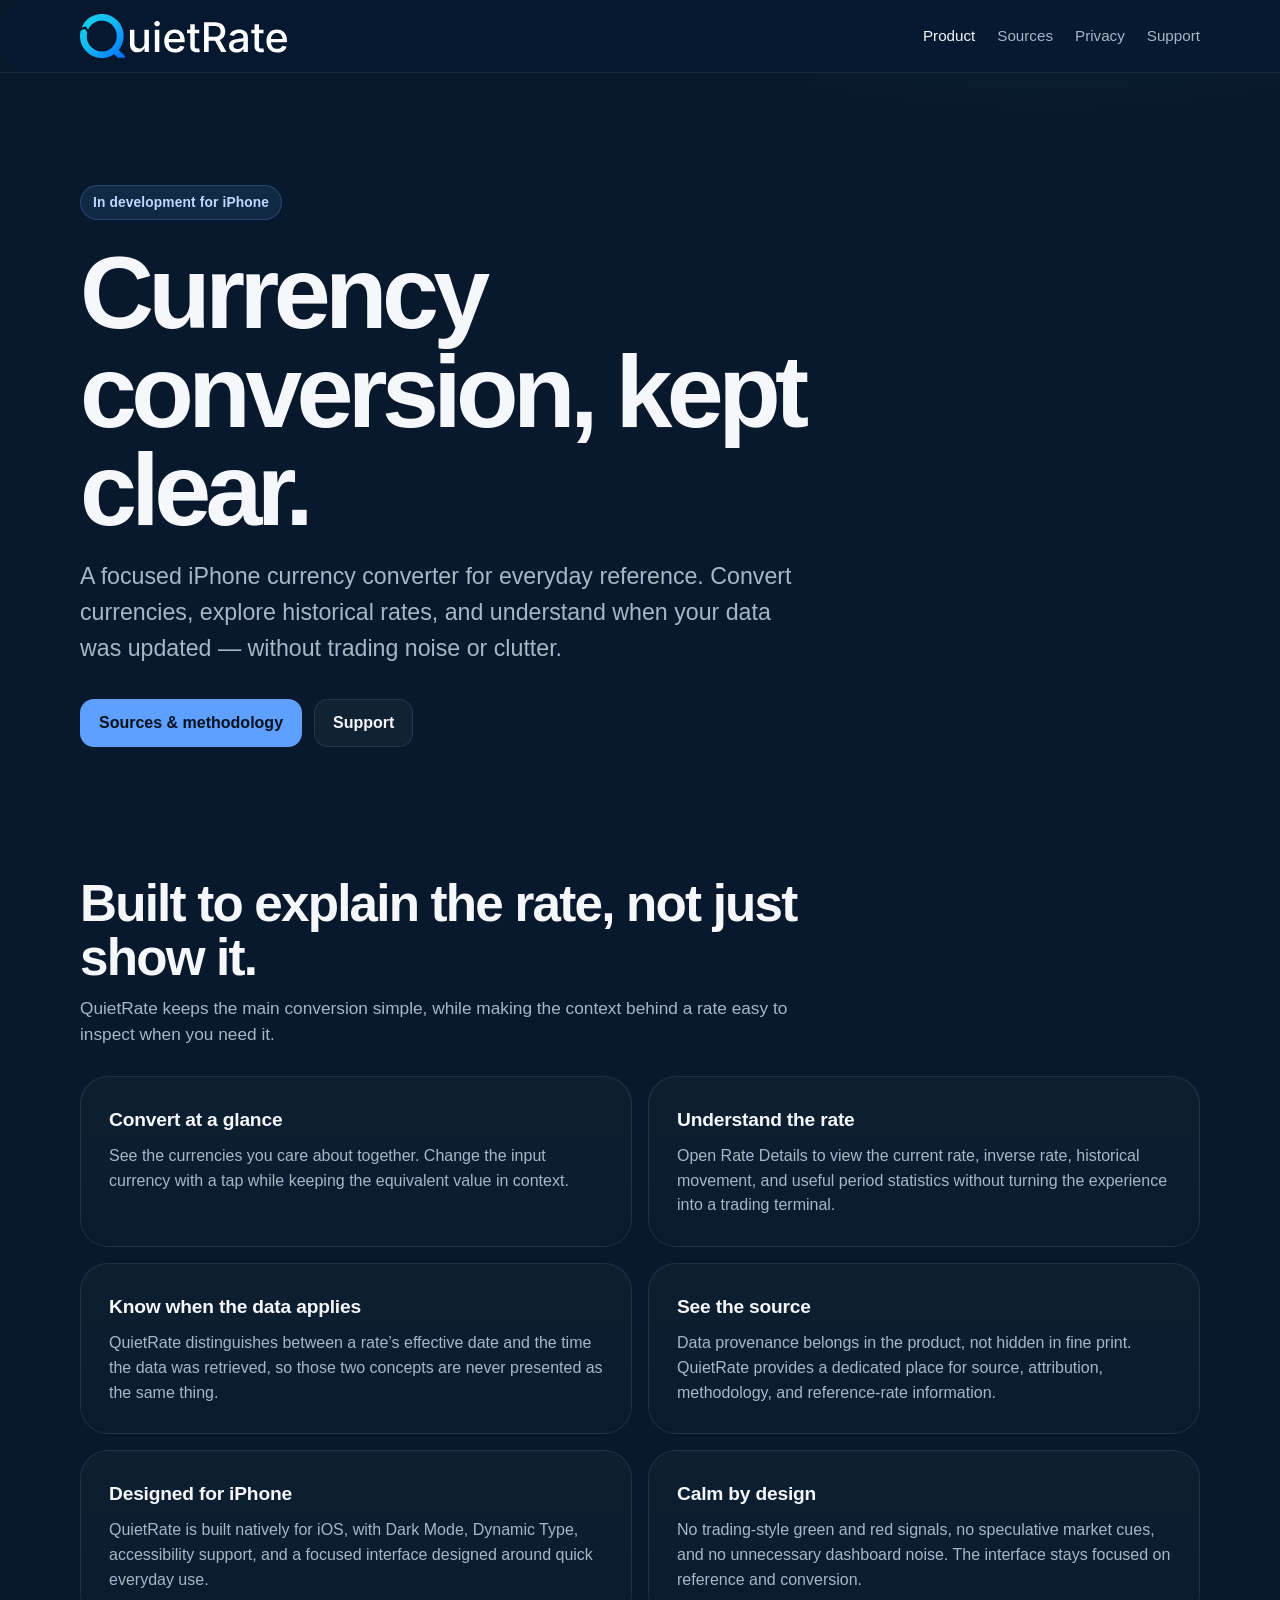
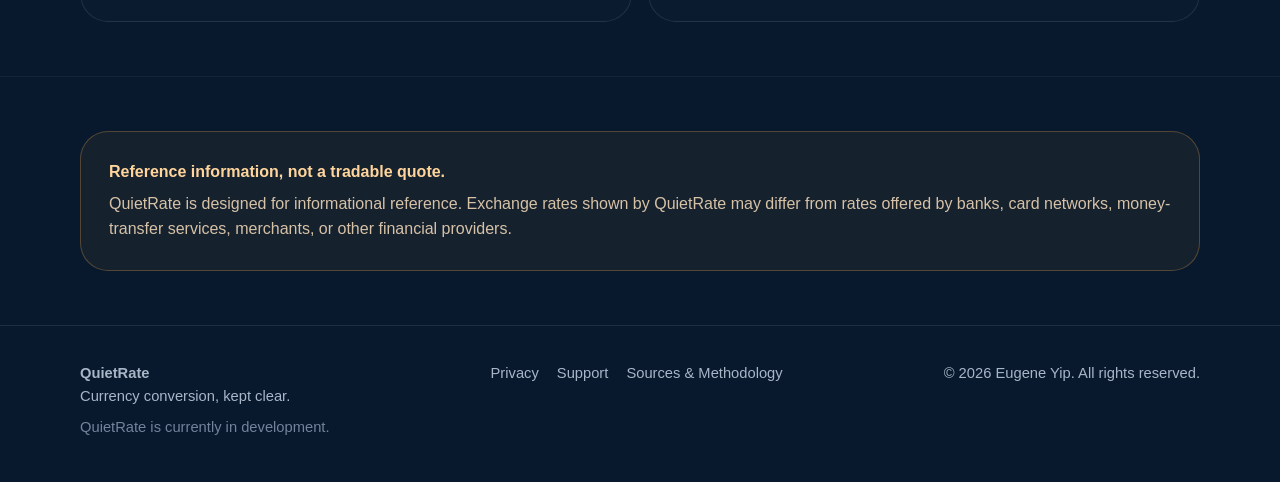
==== index.html @ 0bb57ae3 "Integrate official QuietRate brand lockup and favicon" ====
<!doctype html>
<html lang="en">
<head>
  <meta charset="utf-8">
  <meta name="viewport" content="width=device-width, initial-scale=1">
  <title>QuietRate — Currency conversion, kept clear.</title>
  <meta name="description" content="A focused iPhone currency converter for everyday reference, with clear rate context and source transparency.">
  <meta name="theme-color" content="#08192D">
  <meta name="color-scheme" content="dark">
  <link rel="canonical" href="https://quietrate.app/">
  <meta property="og:type" content="website">
  <meta property="og:title" content="QuietRate — Currency conversion, kept clear.">
  <meta property="og:description" content="A focused iPhone currency converter for everyday reference, with clear rate context and source transparency.">
  <meta property="og:url" content="https://quietrate.app/">
  <link rel="icon" href="/favicon.svg" type="image/svg+xml">
  <link rel="stylesheet" href="/assets/styles.css">
</head>
<body>

<a class="skip-link" href="#main">Skip to content</a>
<header class="site-header">
  <div class="wrap nav">
    <a class="brand" href="/"><img src="/assets/brand/QuietRate-Lockup-Integrated-Dark.svg" alt="QuietRate" width="207" height="44"></a>
    <nav aria-label="Primary">
      <ul class="nav-links">
        <li><a href="/" aria-current="page">Product</a></li>
        <li><a href="/sources/">Sources</a></li>
        <li><a href="/privacy/">Privacy</a></li>
        <li><a href="/support/">Support</a></li>
      </ul>
    </nav>
  </div>
</header>

<main id="main">

<section class="hero">
  <div class="wrap">
    <span class="eyebrow">In development for iPhone</span>
    <h1>Currency conversion, kept clear.</h1>
    <p class="lede">A focused iPhone currency converter for everyday reference. Convert currencies, explore historical rates, and understand when your data was updated — without trading noise or clutter.</p>
    <div class="actions">
      <a class="button primary" href="/sources/">Sources &amp; methodology</a>
      <a class="button secondary" href="/support/">Support</a>
    </div>
  </div>
</section>

<section class="section">
  <div class="wrap">
    <div class="section-title">
      <h2>Built to explain the rate, not just show it.</h2>
      <p>QuietRate keeps the main conversion simple, while making the context behind a rate easy to inspect when you need it.</p>
    </div>
    <div class="grid">
      <article class="card">
        <h3>Convert at a glance</h3>
        <p>See the currencies you care about together. Change the input currency with a tap while keeping the equivalent value in context.</p>
      </article>
      <article class="card">
        <h3>Understand the rate</h3>
        <p>Open Rate Details to view the current rate, inverse rate, historical movement, and useful period statistics without turning the experience into a trading terminal.</p>
      </article>
      <article class="card">
        <h3>Know when the data applies</h3>
        <p>QuietRate distinguishes between a rate’s effective date and the time the data was retrieved, so those two concepts are never presented as the same thing.</p>
      </article>
      <article class="card">
        <h3>See the source</h3>
        <p>Data provenance belongs in the product, not hidden in fine print. QuietRate provides a dedicated place for source, attribution, methodology, and reference-rate information.</p>
      </article>
      <article class="card">
        <h3>Designed for iPhone</h3>
        <p>QuietRate is built natively for iOS, with Dark Mode, Dynamic Type, accessibility support, and a focused interface designed around quick everyday use.</p>
      </article>
      <article class="card">
        <h3>Calm by design</h3>
        <p>No trading-style green and red signals, no speculative market cues, and no unnecessary dashboard noise. The interface stays focused on reference and conversion.</p>
      </article>
    </div>
  </div>
</section>

<section class="section">
  <div class="wrap">
    <div class="notice">
      <strong>Reference information, not a tradable quote.</strong>
      <p>QuietRate is designed for informational reference. Exchange rates shown by QuietRate may differ from rates offered by banks, card networks, money-transfer services, merchants, or other financial providers.</p>
    </div>
  </div>
</section>

</main>

<footer class="site-footer">
  <div class="wrap footer-row">
    <div>
      <strong>QuietRate</strong><br>
      Currency conversion, kept clear.<br>
      <span class="meta-note">QuietRate is currently in development.</span>
    </div>
    <div class="footer-links" aria-label="Footer">
      <a href="/privacy/">Privacy</a>
      <a href="/support/">Support</a>
      <a href="/sources/">Sources &amp; Methodology</a>
    </div>
    <div>© 2026 Eugene Yip. All rights reserved.</div>
  </div>
</footer>

</body>
</html>
---- assets/styles.css ----
:root {
  color-scheme: dark;
  --bg: #08192D;
  --bg-elevated: #0D233C;
  --surface: #102B48;
  --surface-soft: #0B2138;
  --text: #F5F7FA;
  --muted: #A8B6C7;
  --subtle: #71849A;
  --accent: #5EA0FF;
  --accent-soft: rgba(94,160,255,.12);
  --border: rgba(255,255,255,.09);
  --warning: #F2A94A;
  --max: 1120px;
  --radius-lg: 28px;
  --radius-md: 18px;
  --shadow: 0 20px 60px rgba(0,0,0,.20);
}

* { box-sizing: border-box; }
html { scroll-behavior: smooth; background: var(--bg); }
body {
  margin: 0;
  font-family: -apple-system, BlinkMacSystemFont, "SF Pro Text", "SF Pro Display", "Helvetica Neue", Arial, sans-serif;
  background:
    radial-gradient(900px 460px at 82% -10%, rgba(94,160,255,.12), transparent 70%),
    var(--bg);
  color: var(--text);
  line-height: 1.55;
  -webkit-font-smoothing: antialiased;
  text-rendering: optimizeLegibility;
}
a { color: inherit; text-underline-offset: .18em; }
a:hover { color: #fff; }

.skip-link {
  position: absolute;
  left: -9999px;
  top: 10px;
  z-index: 100;
  background: #fff;
  color: #000;
  padding: 10px 14px;
  border-radius: 10px;
}
.skip-link:focus { left: 10px; }

.wrap { width: min(calc(100% - 40px), var(--max)); margin: 0 auto; }

.site-header {
  position: sticky;
  top: 0;
  z-index: 20;
  backdrop-filter: saturate(150%) blur(16px);
  -webkit-backdrop-filter: saturate(150%) blur(16px);
  background: rgba(8,25,45,.78);
  border-bottom: 1px solid var(--border);
}
.nav {
  min-height: 72px;
  display: flex;
  align-items: center;
  justify-content: space-between;
  gap: 24px;
}
.brand {
  display: inline-flex;
  align-items: center;
  flex: 0 0 auto;
  text-decoration: none;
}
.brand img {
  display: block;
  width: clamp(168px, 18vw, 207px);
  height: auto;
}
.nav-links {
  display: flex;
  flex-wrap: wrap;
  gap: 8px 22px;
  list-style: none;
  padding: 0;
  margin: 0;
  color: var(--muted);
  font-size: .95rem;
}
.nav-links a { text-decoration: none; padding: 10px 0; }
.nav-links a[aria-current="page"] { color: var(--text); }

.hero { padding: 112px 0 76px; }
.eyebrow {
  display: inline-flex;
  align-items: center;
  min-height: 34px;
  padding: 6px 12px;
  border: 1px solid rgba(94,160,255,.25);
  background: var(--accent-soft);
  border-radius: 999px;
  color: #BED8FF;
  font-size: .86rem;
  font-weight: 650;
  letter-spacing: .01em;
}
.hero h1 {
  max-width: 850px;
  margin: 24px 0 20px;
  font-size: clamp(3.1rem, 8vw, 6.6rem);
  line-height: .96;
  letter-spacing: -.055em;
  font-weight: 760;
}
.hero .lede {
  max-width: 720px;
  color: var(--muted);
  font-size: clamp(1.16rem, 2.2vw, 1.45rem);
  margin: 0;
}
.actions {
  display: flex;
  flex-wrap: wrap;
  gap: 12px;
  margin-top: 32px;
}
.button {
  display: inline-flex;
  min-height: 48px;
  align-items: center;
  justify-content: center;
  padding: 0 18px;
  border-radius: 14px;
  border: 1px solid var(--border);
  text-decoration: none;
  font-weight: 660;
}
.button.primary { background: var(--accent); color: #04111F; border-color: transparent; }
.button.secondary { background: rgba(255,255,255,.04); color: var(--text); }

.section { padding: 54px 0; }
.section + .section { border-top: 1px solid rgba(255,255,255,.05); }
.section-title {
  max-width: 760px;
  margin-bottom: 28px;
}
.section-title h2 {
  margin: 0 0 10px;
  font-size: clamp(2rem, 4.5vw, 3.2rem);
  line-height: 1.05;
  letter-spacing: -.035em;
}
.section-title p { margin: 0; color: var(--muted); font-size: 1.08rem; }

.grid {
  display: grid;
  grid-template-columns: repeat(2, minmax(0, 1fr));
  gap: 16px;
}
.card {
  background: linear-gradient(180deg, rgba(255,255,255,.028), rgba(255,255,255,.012));
  border: 1px solid var(--border);
  border-radius: var(--radius-lg);
  padding: 28px;
}
.card h3 { margin: 0 0 9px; font-size: 1.2rem; letter-spacing: -.01em; }
.card p { margin: 0; color: var(--muted); }

.notice {
  display: grid;
  gap: 8px;
  padding: 28px;
  border-radius: var(--radius-lg);
  border: 1px solid rgba(242,169,74,.28);
  background: rgba(242,169,74,.06);
}
.notice strong { color: #FFD59C; }
.notice p { margin: 0; color: #D6C2A7; }

.page-hero {
  padding: 82px 0 38px;
}
.page-hero h1 {
  margin: 0 0 14px;
  font-size: clamp(2.55rem, 6vw, 4.4rem);
  line-height: 1;
  letter-spacing: -.045em;
}
.page-hero p {
  max-width: 720px;
  margin: 0;
  color: var(--muted);
  font-size: 1.15rem;
}

.prose {
  max-width: 820px;
  padding-bottom: 76px;
}
.prose h2 {
  margin: 42px 0 10px;
  font-size: 1.45rem;
  letter-spacing: -.02em;
}
.prose p, .prose li { color: #C9D3DE; }
.prose ul { padding-left: 1.25rem; }
.prose code {
  background: rgba(255,255,255,.06);
  border: 1px solid var(--border);
  padding: .08em .38em;
  border-radius: 6px;
}
.meta-note {
  display: inline-block;
  margin-top: 8px;
  color: var(--subtle);
  font-size: .92rem;
}

.definition-grid {
  display: grid;
  grid-template-columns: 180px 1fr;
  gap: 10px 20px;
  padding: 22px 0;
}
.definition-grid dt { color: var(--muted); }
.definition-grid dd { margin: 0; color: var(--text); }

.site-footer {
  border-top: 1px solid var(--border);
  padding: 36px 0 44px;
  color: var(--muted);
  font-size: .92rem;
}
.footer-row {
  display: flex;
  justify-content: space-between;
  gap: 24px;
  flex-wrap: wrap;
}
.footer-links { display: flex; flex-wrap: wrap; gap: 14px 18px; }
.footer-links a { text-decoration: none; }

@media (max-width: 760px) {
  .wrap { width: min(calc(100% - 28px), var(--max)); }
  .site-header { position: static; }
  .nav { align-items: flex-start; flex-direction: column; padding: 18px 0; gap: 6px; }
  .nav-links { gap: 0 18px; }
  .brand img { width: 188px; }
  .hero { padding: 76px 0 52px; }
  .hero h1 { font-size: clamp(3.05rem, 17vw, 4.8rem); }
  .grid { grid-template-columns: 1fr; }
  .card, .notice { padding: 22px; }
  .definition-grid { grid-template-columns: 1fr; gap: 2px; }
  .definition-grid dd { margin-bottom: 12px; }
}

@media (prefers-reduced-motion: reduce) {
  html { scroll-behavior: auto; }
}
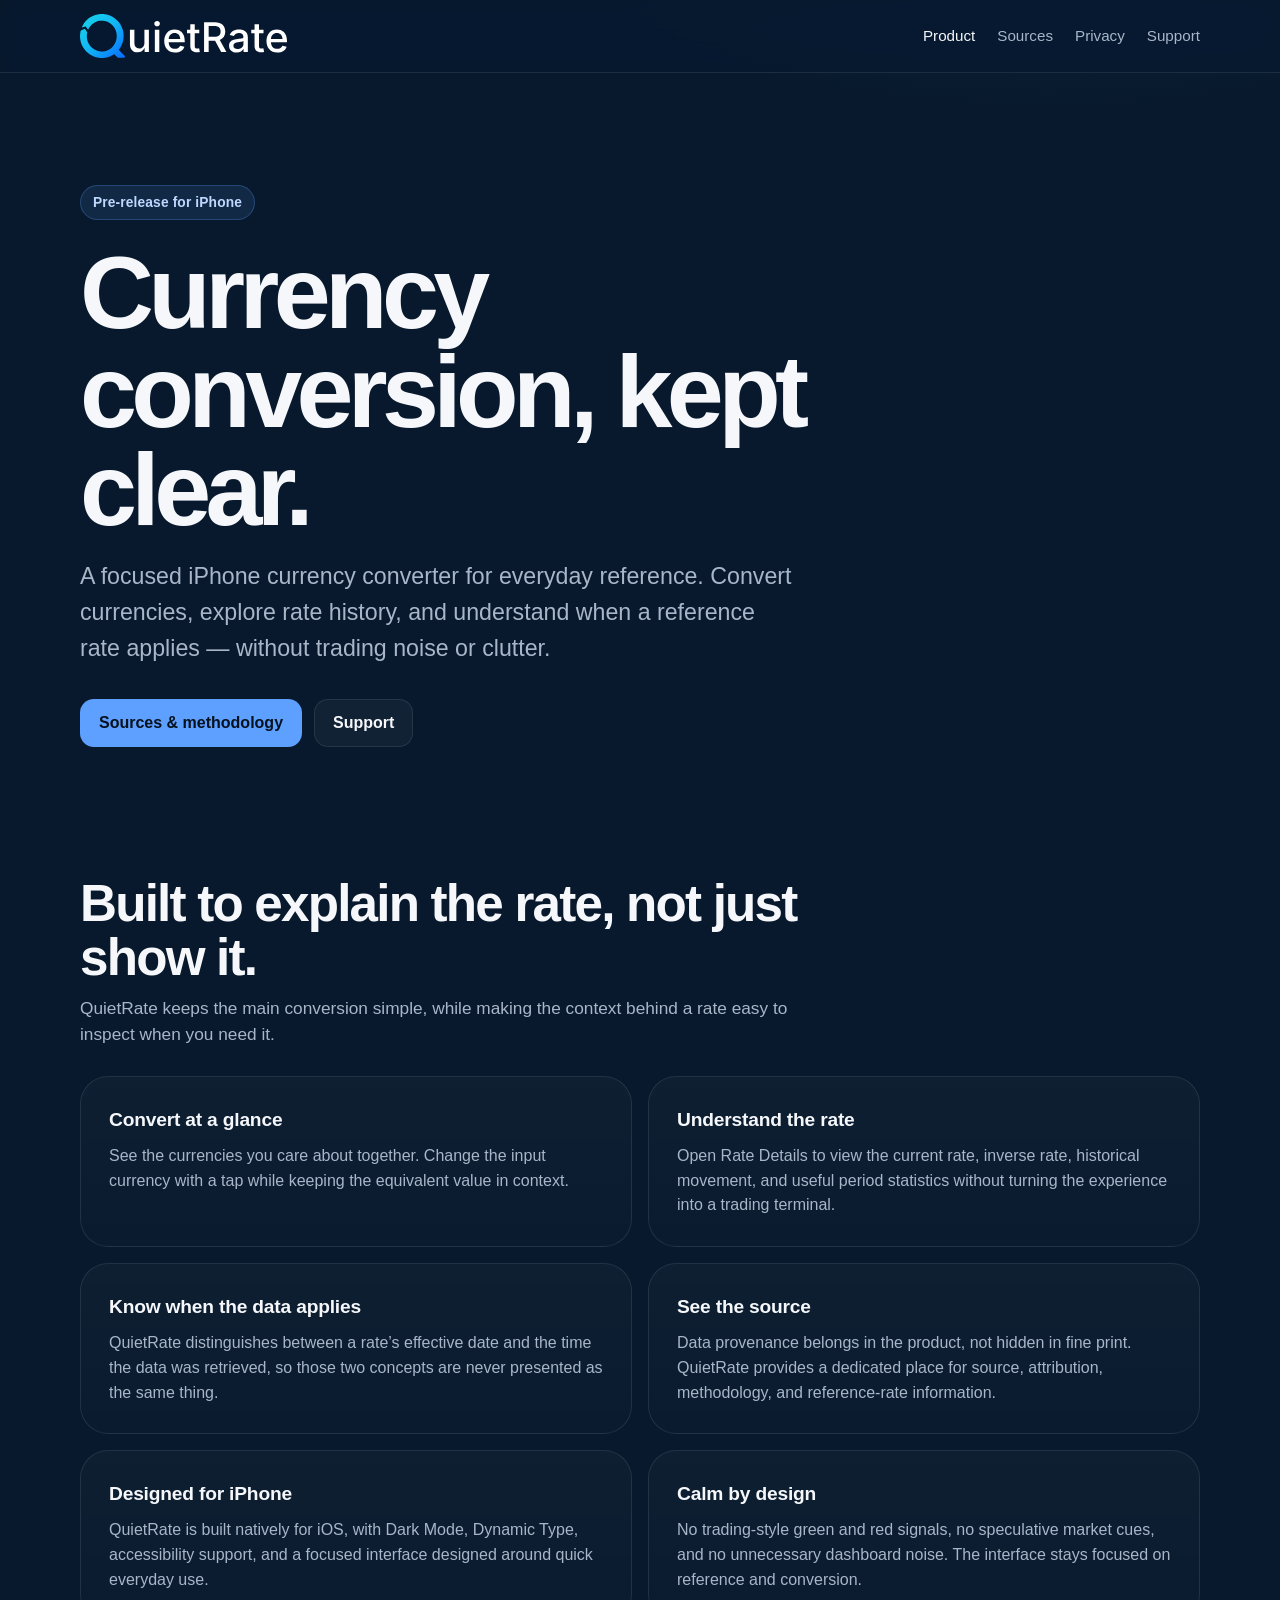
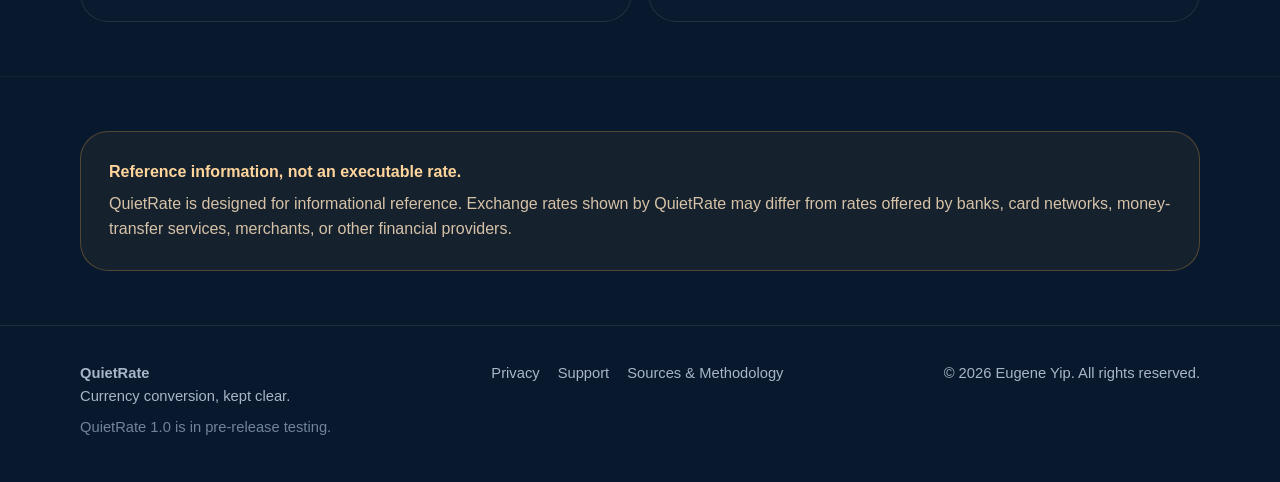
==== commit 4c2247b3: "Synchronize QuietRate V1 production content" ====
--- a/index.html
+++ b/index.html
@@ -12,7 +12,11 @@
   <meta property="og:title" content="QuietRate — Currency conversion, kept clear.">
   <meta property="og:description" content="A focused iPhone currency converter for everyday reference, with clear rate context and source transparency.">
   <meta property="og:url" content="https://quietrate.app/">
-  <link rel="icon" href="/favicon.svg" type="image/svg+xml">
+<link rel="icon" href="/favicon.svg" type="image/svg+xml">
+<link rel="icon" href="/favicon-48x48.png" type="image/png" sizes="48x48">
+<link rel="icon" href="/favicon-32x32.png" type="image/png" sizes="32x32">
+<link rel="icon" href="/favicon-16x16.png" type="image/png" sizes="16x16">
+<link rel="apple-touch-icon" href="/apple-touch-icon.png" sizes="180x180">
   <link rel="stylesheet" href="/assets/styles.css">
 </head>
 <body>
@@ -36,9 +40,9 @@
 
 <section class="hero">
   <div class="wrap">
-    <span class="eyebrow">In development for iPhone</span>
+    <span class="eyebrow">Pre-release for iPhone</span>
     <h1>Currency conversion, kept clear.</h1>
-    <p class="lede">A focused iPhone currency converter for everyday reference. Convert currencies, explore historical rates, and understand when your data was updated — without trading noise or clutter.</p>
+    <p class="lede">A focused iPhone currency converter for everyday reference. Convert currencies, explore rate history, and understand when a reference rate applies — without trading noise or clutter.</p>
     <div class="actions">
       <a class="button primary" href="/sources/">Sources &amp; methodology</a>
       <a class="button secondary" href="/support/">Support</a>
@@ -84,7 +88,7 @@
 <section class="section">
   <div class="wrap">
     <div class="notice">
-      <strong>Reference information, not a tradable quote.</strong>
+      <strong>Reference information, not an executable rate.</strong>
       <p>QuietRate is designed for informational reference. Exchange rates shown by QuietRate may differ from rates offered by banks, card networks, money-transfer services, merchants, or other financial providers.</p>
     </div>
   </div>
@@ -97,7 +101,7 @@
     <div>
       <strong>QuietRate</strong><br>
       Currency conversion, kept clear.<br>
-      <span class="meta-note">QuietRate is currently in development.</span>
+      <span class="meta-note">QuietRate 1.0 is in pre-release testing.</span>
     </div>
     <div class="footer-links" aria-label="Footer">
       <a href="/privacy/">Privacy</a>
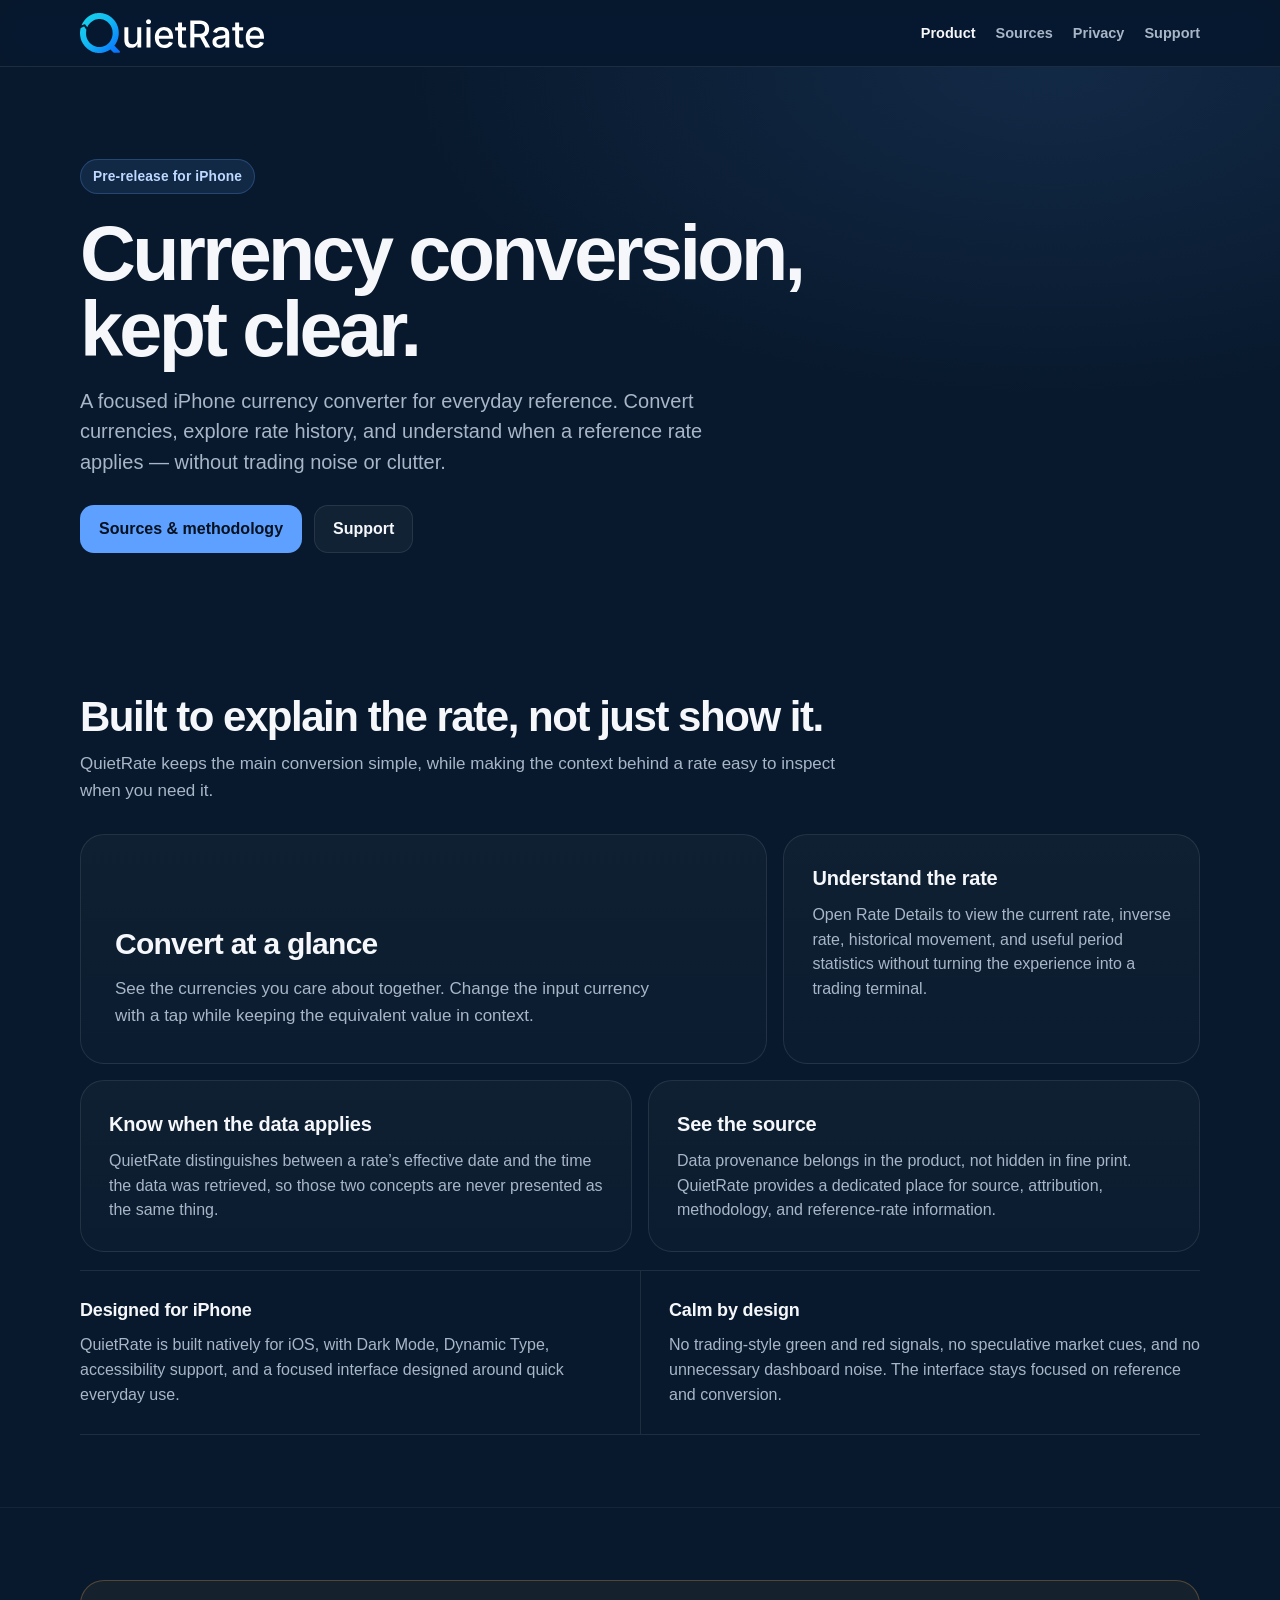
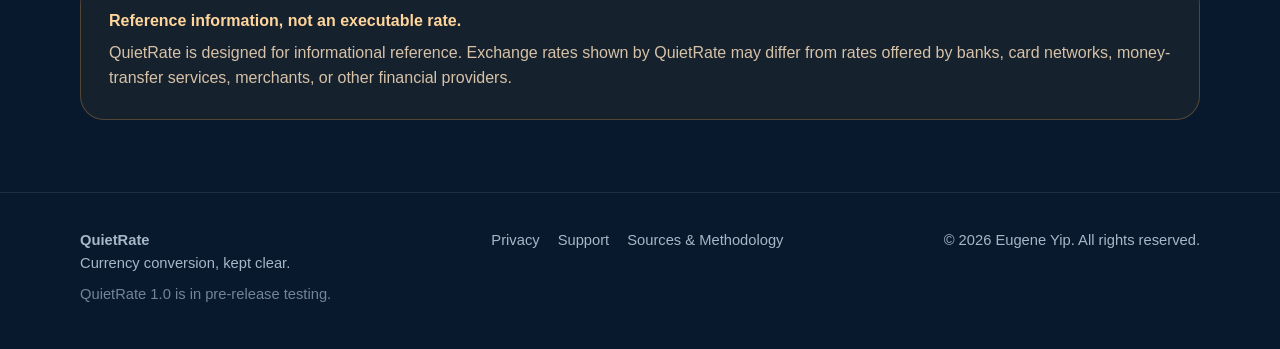
==== commit edf86fa6: "Implement QuietRate V1 editorial composition" ====
--- a/index.html
+++ b/index.html
@@ -56,15 +56,17 @@
       <h2>Built to explain the rate, not just show it.</h2>
       <p>QuietRate keeps the main conversion simple, while making the context behind a rate easy to inspect when you need it.</p>
     </div>
-    <div class="grid">
-      <article class="card">
+    <div class="feature-lead-grid">
+      <article class="card feature-lead">
         <h3>Convert at a glance</h3>
         <p>See the currencies you care about together. Change the input currency with a tap while keeping the equivalent value in context.</p>
       </article>
-      <article class="card">
+      <article class="card feature-supporting">
         <h3>Understand the rate</h3>
         <p>Open Rate Details to view the current rate, inverse rate, historical movement, and useful period statistics without turning the experience into a trading terminal.</p>
       </article>
+    </div>
+    <div class="feature-context-grid">
       <article class="card">
         <h3>Know when the data applies</h3>
         <p>QuietRate distinguishes between a rate’s effective date and the time the data was retrieved, so those two concepts are never presented as the same thing.</p>
@@ -73,11 +75,13 @@
         <h3>See the source</h3>
         <p>Data provenance belongs in the product, not hidden in fine print. QuietRate provides a dedicated place for source, attribution, methodology, and reference-rate information.</p>
       </article>
-      <article class="card">
+    </div>
+    <div class="feature-principles">
+      <article class="feature-principle">
         <h3>Designed for iPhone</h3>
         <p>QuietRate is built natively for iOS, with Dark Mode, Dynamic Type, accessibility support, and a focused interface designed around quick everyday use.</p>
       </article>
-      <article class="card">
+      <article class="feature-principle">
         <h3>Calm by design</h3>
         <p>No trading-style green and red signals, no speculative market cues, and no unnecessary dashboard noise. The interface stays focused on reference and conversion.</p>
       </article>
--- a/assets/styles.css
+++ b/assets/styles.css
@@ -12,7 +12,9 @@
   --border: rgba(255,255,255,.09);
   --warning: #F2A94A;
   --max: 1120px;
-  --radius-lg: 28px;
+  --page: 820px;
+  --reading: 780px;
+  --radius-lg: 24px;
   --radius-md: 18px;
   --shadow: 0 20px 60px rgba(0,0,0,.20);
 }
@@ -22,9 +24,7 @@
 body {
   margin: 0;
   font-family: -apple-system, BlinkMacSystemFont, "SF Pro Text", "SF Pro Display", "Helvetica Neue", Arial, sans-serif;
-  background:
-    radial-gradient(900px 460px at 82% -10%, rgba(94,160,255,.12), transparent 70%),
-    var(--bg);
+  background: var(--bg);
   color: var(--text);
   line-height: 1.55;
   -webkit-font-smoothing: antialiased;
@@ -32,6 +32,11 @@
 }
 a { color: inherit; text-underline-offset: .18em; }
 a:hover { color: #fff; }
+a:focus-visible {
+  outline: 3px solid #B8D6FF;
+  outline-offset: 4px;
+  border-radius: 6px;
+}
 
 .skip-link {
   position: absolute;
@@ -57,7 +62,7 @@
   border-bottom: 1px solid var(--border);
 }
 .nav {
-  min-height: 72px;
+  min-height: 66px;
   display: flex;
   align-items: center;
   justify-content: space-between;
@@ -71,23 +76,27 @@
 }
 .brand img {
   display: block;
-  width: clamp(168px, 18vw, 207px);
+  width: 184px;
   height: auto;
 }
 .nav-links {
   display: flex;
   flex-wrap: wrap;
-  gap: 8px 22px;
+  gap: 8px 20px;
   list-style: none;
   padding: 0;
   margin: 0;
   color: var(--muted);
-  font-size: .95rem;
+  font-size: 14.5px;
+  font-weight: 550;
 }
 .nav-links a { text-decoration: none; padding: 10px 0; }
 .nav-links a[aria-current="page"] { color: var(--text); }
 
-.hero { padding: 112px 0 76px; }
+.hero {
+  padding: 92px 0 70px;
+  background: radial-gradient(900px 460px at 82% 0%, rgba(94,160,255,.12), transparent 72%);
+}
 .eyebrow {
   display: inline-flex;
   align-items: center;
@@ -102,24 +111,25 @@
   letter-spacing: .01em;
 }
 .hero h1 {
-  max-width: 850px;
-  margin: 24px 0 20px;
-  font-size: clamp(3.1rem, 8vw, 6.6rem);
-  line-height: .96;
-  letter-spacing: -.055em;
+  max-width: 820px;
+  margin: 22px 0 18px;
+  font-size: 80px;
+  line-height: .98;
+  letter-spacing: -.047em;
   font-weight: 760;
 }
 .hero .lede {
-  max-width: 720px;
+  max-width: 650px;
   color: var(--muted);
-  font-size: clamp(1.16rem, 2.2vw, 1.45rem);
+  font-size: 20px;
+  line-height: 1.52;
   margin: 0;
 }
 .actions {
   display: flex;
   flex-wrap: wrap;
   gap: 12px;
-  margin-top: 32px;
+  margin-top: 28px;
 }
 .button {
   display: inline-flex;
@@ -135,33 +145,76 @@
 .button.primary { background: var(--accent); color: #04111F; border-color: transparent; }
 .button.secondary { background: rgba(255,255,255,.04); color: var(--text); }
 
-.section { padding: 54px 0; }
+@media (hover: hover) {
+  .button.primary:hover { background: #78B0FF; color: #04111F; }
+  .button.secondary:hover {
+    background: rgba(255,255,255,.075);
+    border-color: rgba(255,255,255,.16);
+    color: var(--text);
+  }
+}
+
+.section { padding: 72px 0; }
 .section + .section { border-top: 1px solid rgba(255,255,255,.05); }
 .section-title {
   max-width: 760px;
-  margin-bottom: 28px;
+  margin-bottom: 30px;
 }
 .section-title h2 {
-  margin: 0 0 10px;
-  font-size: clamp(2rem, 4.5vw, 3.2rem);
+  margin: 0 0 12px;
+  font-size: 42px;
   line-height: 1.05;
   letter-spacing: -.035em;
 }
-.section-title p { margin: 0; color: var(--muted); font-size: 1.08rem; }
-
-.grid {
-  display: grid;
-  grid-template-columns: repeat(2, minmax(0, 1fr));
-  gap: 16px;
-}
+.section-title p { margin: 0; color: var(--muted); font-size: 17px; }
+
 .card {
-  background: linear-gradient(180deg, rgba(255,255,255,.028), rgba(255,255,255,.012));
+  background: linear-gradient(180deg, rgba(255,255,255,.032), rgba(255,255,255,.014));
   border: 1px solid var(--border);
   border-radius: var(--radius-lg);
   padding: 28px;
 }
-.card h3 { margin: 0 0 9px; font-size: 1.2rem; letter-spacing: -.01em; }
+.card h3 { margin: 0 0 9px; font-size: 20px; letter-spacing: -.01em; }
 .card p { margin: 0; color: var(--muted); }
+
+.feature-lead-grid {
+  display: grid;
+  grid-template-columns: 1.65fr 1fr;
+  gap: 16px;
+}
+.feature-lead {
+  min-height: 230px;
+  display: flex;
+  flex-direction: column;
+  justify-content: flex-end;
+  padding: 34px;
+}
+.feature-lead h3 {
+  max-width: 360px;
+  font-size: 30px;
+  letter-spacing: -.025em;
+}
+.feature-lead p { max-width: 560px; font-size: 17px; }
+.feature-context-grid {
+  display: grid;
+  grid-template-columns: 1fr 1fr;
+  gap: 16px;
+  margin-top: 16px;
+}
+.feature-principles {
+  display: grid;
+  grid-template-columns: 1fr 1fr;
+  margin-top: 18px;
+  border-top: 1px solid var(--border);
+  border-bottom: 1px solid var(--border);
+}
+.feature-principle { padding: 26px 28px 26px 0; }
+.feature-principle + .feature-principle {
+  border-left: 1px solid var(--border);
+  padding: 26px 0 26px 28px;
+}
+.feature-principle h3 { margin: 0 0 8px; font-size: 18px; letter-spacing: -.01em; }
+.feature-principle p { margin: 0; color: var(--muted); }
 
 .notice {
   display: grid;
@@ -173,34 +226,50 @@
 }
 .notice strong { color: #FFD59C; }
 .notice p { margin: 0; color: #D6C2A7; }
+.notice.source-summary {
+  border-color: rgba(94,160,255,.26);
+  background: rgba(94,160,255,.075);
+}
+.notice.source-summary > strong { color: #BED8FF; }
+.notice.source-summary > p { color: #C9D8E8; }
 
 .page-hero {
-  padding: 82px 0 38px;
-}
+  padding: 64px 0 30px;
+  background: radial-gradient(900px 460px at 82% 0%, rgba(94,160,255,.10), transparent 72%);
+}
+.page-hero .wrap { max-width: var(--reading); }
+.page-hero-wide .wrap { max-width: var(--page); }
 .page-hero h1 {
-  margin: 0 0 14px;
-  font-size: clamp(2.55rem, 6vw, 4.4rem);
-  line-height: 1;
-  letter-spacing: -.045em;
+  max-width: 760px;
+  margin: 10px 0 11px;
+  font-size: 56px;
+  line-height: 1.02;
+  letter-spacing: -.038em;
 }
 .page-hero p {
-  max-width: 720px;
+  max-width: 640px;
   margin: 0;
   color: var(--muted);
-  font-size: 1.15rem;
+  font-size: 17px;
+  line-height: 1.52;
 }
 
 .prose {
-  max-width: 820px;
+  max-width: var(--reading);
   padding-bottom: 76px;
 }
+.prose-wide { max-width: var(--page); }
 .prose h2 {
-  margin: 42px 0 10px;
+  margin: 46px 0 10px;
   font-size: 1.45rem;
   letter-spacing: -.02em;
 }
-.prose p, .prose li { color: #C9D3DE; }
+.prose p, .prose li {
+  color: #C9D3DE;
+  line-height: 1.65;
+}
 .prose ul { padding-left: 1.25rem; }
+.prose li + li { margin-top: 4px; }
 .prose code {
   background: rgba(255,255,255,.06);
   border: 1px solid var(--border);
@@ -223,6 +292,156 @@
 .definition-grid dt { color: var(--muted); }
 .definition-grid dd { margin: 0; color: var(--text); }
 
+.source-model {
+  margin-top: 18px;
+  padding-top: 18px;
+  border-top: 1px solid rgba(94,160,255,.18);
+}
+.source-model-inputs {
+  display: grid;
+  grid-template-columns: 1fr 1fr;
+  gap: 14px;
+}
+.source-model-card {
+  min-width: 0;
+  padding: 20px;
+  border: 1px solid rgba(255,255,255,.10);
+  border-radius: var(--radius-md);
+  background: rgba(255,255,255,.022);
+}
+.source-model-card h3 {
+  margin: 0 0 6px;
+  color: var(--text);
+  font-size: 18px;
+  letter-spacing: -.01em;
+}
+.source-model-card > p { color: var(--muted); font-size: 14px; }
+.source-transport {
+  display: grid;
+  gap: 3px;
+  margin-top: 12px;
+  padding: 11px 12px;
+  border-radius: 12px;
+  background: rgba(94,160,255,.075);
+  color: #BFD6EF;
+  font-size: 12.5px;
+  line-height: 1.5;
+}
+.source-transport strong { color: #CFE2F8; }
+.source-model-flow {
+  position: relative;
+  width: 100%;
+  height: 32px;
+}
+.source-model-flow::before {
+  content: "";
+  position: absolute;
+  left: 50%;
+  top: 7px;
+  width: 1px;
+  height: 18px;
+  background: rgba(94,160,255,.42);
+}
+.source-model-flow::after {
+  content: "";
+  position: absolute;
+  left: calc(50% - 4px);
+  top: 21px;
+  width: 7px;
+  height: 7px;
+  border-right: 1px solid rgba(94,160,255,.55);
+  border-bottom: 1px solid rgba(94,160,255,.55);
+  transform: rotate(45deg);
+}
+.source-derived {
+  padding: 20px 22px;
+  border: 1px solid rgba(94,160,255,.28);
+  border-radius: 20px;
+  background: rgba(94,160,255,.075);
+  text-align: center;
+}
+.source-derived h3 { margin: 0 0 6px; color: var(--text); font-size: 20px; }
+.source-derived p { color: #C9D8E8; font-size: 14px; }
+.source-timing-pair {
+  display: grid;
+  grid-template-columns: 1fr 1fr;
+  gap: 18px;
+  margin-top: 18px;
+}
+.source-timing {
+  padding-top: 15px;
+  border-top: 1px solid rgba(255,255,255,.10);
+}
+.source-timing strong { display: block; margin-bottom: 4px; color: var(--text); font-size: 16px; }
+.source-timing span { color: var(--muted); font-size: 14px; line-height: 1.55; }
+
+.support-task-grid {
+  display: grid;
+  grid-template-columns: .8fr 1.2fr;
+  gap: 18px;
+  padding-top: 20px;
+}
+.support-contact,
+.support-report {
+  border-radius: var(--radius-lg);
+}
+.support-contact {
+  padding: 30px;
+  border: 1px solid rgba(94,160,255,.25);
+  background: rgba(94,160,255,.07);
+}
+.support-report {
+  padding: 28px;
+  border: 1px solid var(--border);
+  background: linear-gradient(180deg, rgba(255,255,255,.032), rgba(255,255,255,.014));
+}
+.support-task-grid h2 {
+  margin: 0 0 10px;
+  font-size: 24px;
+  letter-spacing: -.02em;
+}
+.support-task-grid p { margin-top: 0; }
+.support-contact-line {
+  display: flex;
+  flex-direction: column;
+  align-items: flex-start;
+  gap: 12px;
+}
+.support-email-group { display: inline-flex; align-items: center; gap: 2px; }
+.support-email-group > span { color: var(--muted); }
+.support-report ul { margin: 14px 0 0; }
+.support-email-action {
+  display: inline-flex;
+  align-items: center;
+  min-height: 48px;
+  margin-top: 0;
+  padding: 0 18px;
+  border-radius: 14px;
+  background: var(--accent);
+  color: #04111F;
+  font-weight: 700;
+  text-decoration: none;
+}
+.support-email-action:hover { color: #04111F; }
+.support-caution {
+  margin: 16px 0 0;
+  padding: 18px 20px;
+  border-left: 3px solid rgba(242,169,74,.7);
+  border-radius: 0 14px 14px 0;
+  background: rgba(242,169,74,.055);
+  color: #D8C7AF !important;
+}
+.support-secondary {
+  display: grid;
+  grid-template-columns: 1fr 1fr;
+  gap: 36px;
+  margin-top: 36px;
+  padding-top: 28px;
+  border-top: 1px solid var(--border);
+}
+.support-secondary h2 { margin: 0 0 8px; font-size: 18px; }
+.support-secondary p { margin: 0 0 8px; }
+
 .site-footer {
   border-top: 1px solid var(--border);
   padding: 36px 0 44px;
@@ -238,18 +457,152 @@
 .footer-links { display: flex; flex-wrap: wrap; gap: 14px 18px; }
 .footer-links a { text-decoration: none; }
 
+@media (max-width: 1280px) {
+  .hero h1 { max-width: 790px; }
+  .page-hero h1 { max-width: 730px; }
+}
+
+@media (max-width: 1100px) {
+  .brand img { width: 176px; }
+  .hero { padding: 84px 0 64px; }
+  .hero h1 { max-width: 720px; }
+  .hero .lede { max-width: 620px; font-size: 19px; }
+  .page-hero { padding: 60px 0 28px; }
+  .page-hero h1 { max-width: 700px; }
+}
+
+@media (max-width: 900px) {
+  .wrap { width: min(calc(100% - 32px), var(--max)); }
+  .nav { min-height: 64px; }
+  .brand img { width: 170px; }
+  .nav-links { gap: 8px 18px; font-size: 14px; }
+  .hero { padding: 74px 0 56px; }
+  .hero h1 { max-width: 620px; line-height: .99; }
+  .hero .lede { max-width: 590px; font-size: 18px; }
+  .actions { margin-top: 26px; }
+  .section { padding: 60px 0; }
+  .section-title h2 { font-size: 35px; }
+  .feature-lead-grid { grid-template-columns: 1.3fr 1fr; }
+  .page-hero { padding: 56px 0 27px; }
+  .page-hero h1 { max-width: 620px; line-height: 1.03; }
+}
+
 @media (max-width: 760px) {
   .wrap { width: min(calc(100% - 28px), var(--max)); }
+  .hero { padding: 70px 0 52px; }
+  .hero h1 { max-width: 580px; }
+  .page-hero h1 { max-width: 580px; }
+  .card, .notice { padding: 22px; }
+}
+
+@media (max-width: 680px) {
   .site-header { position: static; }
-  .nav { align-items: flex-start; flex-direction: column; padding: 18px 0; gap: 6px; }
-  .nav-links { gap: 0 18px; }
-  .brand img { width: 188px; }
-  .hero { padding: 76px 0 52px; }
-  .hero h1 { font-size: clamp(3.05rem, 17vw, 4.8rem); }
-  .grid { grid-template-columns: 1fr; }
-  .card, .notice { padding: 22px; }
+  .nav {
+    min-height: 0;
+    align-items: flex-start;
+    flex-direction: column;
+    padding: 15px 0;
+    gap: 7px;
+  }
+  .brand img { width: 164px; }
+  .nav-links { gap: 0 16px; font-size: 13.5px; }
+  .nav-links a,
+  .footer-links a {
+    display: inline-flex;
+    align-items: center;
+    min-height: 44px;
+  }
+  .feature-lead-grid,
+  .feature-context-grid,
+  .feature-principles,
+  .source-model-inputs,
+  .source-timing-pair,
+  .support-task-grid,
+  .support-secondary {
+    grid-template-columns: 1fr;
+  }
+  .feature-lead { min-height: auto; padding: 26px; }
+  .feature-principle,
+  .feature-principle + .feature-principle { padding: 24px 0; border-left: 0; }
+  .feature-principle + .feature-principle { border-top: 1px solid var(--border); }
   .definition-grid { grid-template-columns: 1fr; gap: 2px; }
   .definition-grid dd { margin-bottom: 12px; }
+  .source-model-flow { height: 28px; }
+  .support-contact,
+  .support-report { padding: 24px; }
+  .support-secondary { gap: 24px; }
+}
+
+@media (max-width: 520px) {
+  .hero { padding: 54px 0 42px; }
+  .hero h1 {
+    max-width: 100%;
+    margin: 18px 0 15px;
+    line-height: .99;
+    letter-spacing: -.042em;
+  }
+  .hero .lede { max-width: 100%; font-size: 17px; line-height: 1.5; }
+  .actions { margin-top: 23px; }
+  .section { padding: 50px 0; }
+  .section-title h2 { font-size: 31px; }
+  .section-title p { font-size: 16px; }
+  .feature-lead h3 { font-size: 26px; }
+  .page-hero { padding: 46px 0 23px; }
+  .page-hero h1 {
+    max-width: 100%;
+    margin: 9px 0 10px;
+    line-height: 1.04;
+    letter-spacing: -.034em;
+  }
+  .page-hero p { max-width: 100%; font-size: 16.5px; line-height: 1.5; }
+  .source-model-card { padding: 17px; }
+  .source-derived { padding: 18px; text-align: left; }
+  .support-email-action { justify-content: center; }
+  .footer-row { flex-direction: column; }
+  .footer-links { margin: 4px 0; }
+}
+
+
+/* Frozen A2 title scale, interpolated between owner-approved review widths to avoid breakpoint jumps. */
+@media (max-width: 1440px) {
+  .hero h1 { font-size: calc(1.66666667vw + 56px); }
+  .page-hero h1 { font-size: calc(1.66666667vw + 32px); }
+}
+@media (max-width: 1200px) {
+  .hero h1 { font-size: calc(4.54545455vw + 21.45454545px); }
+  .page-hero h1 { font-size: calc(2.27272727vw + 24.72727273px); }
+}
+@media (max-width: 1024px) {
+  .hero h1 { font-size: calc(6.31578947vw + 3.32631579px); }
+  .page-hero h1 { font-size: calc(3.15789474vw + 15.66315789px); }
+}
+@media (max-width: 834px) {
+  .hero h1 { font-size: 56px; }
+  .page-hero h1 { font-size: 42px; }
+}
+@media (max-width: 768px) {
+  .hero h1 { font-size: calc(16.66666667vw - 72px); }
+  .page-hero h1 { font-size: calc(8.33333333vw - 22px); }
+}
+@media (max-width: 744px) {
+  .hero h1 { font-size: calc(2.54777070vw + 33.04458599px); }
+  .page-hero h1 { font-size: calc(1.27388535vw + 30.52229299px); }
+}
+@media (max-width: 430px) {
+  .hero h1 { font-size: calc(7.5vw + 11.75px); }
+  .page-hero h1 { font-size: calc(5vw + 14.5px); }
+}
+@media (max-width: 390px) {
+  .hero h1 { font-size: 41px; }
+  .page-hero h1 { font-size: 34px; }
+}
+@media (max-width: 375px) {
+  .hero h1 { font-size: calc(5.45454545vw + 20.54545455px); }
+  .page-hero h1 { font-size: calc(3.63636364vw + 20.36363636px); }
+}
+@media (max-width: 320px) {
+  .hero h1 { font-size: 38px; }
+  .page-hero h1 { font-size: 32px; }
 }
 
 @media (prefers-reduced-motion: reduce) {
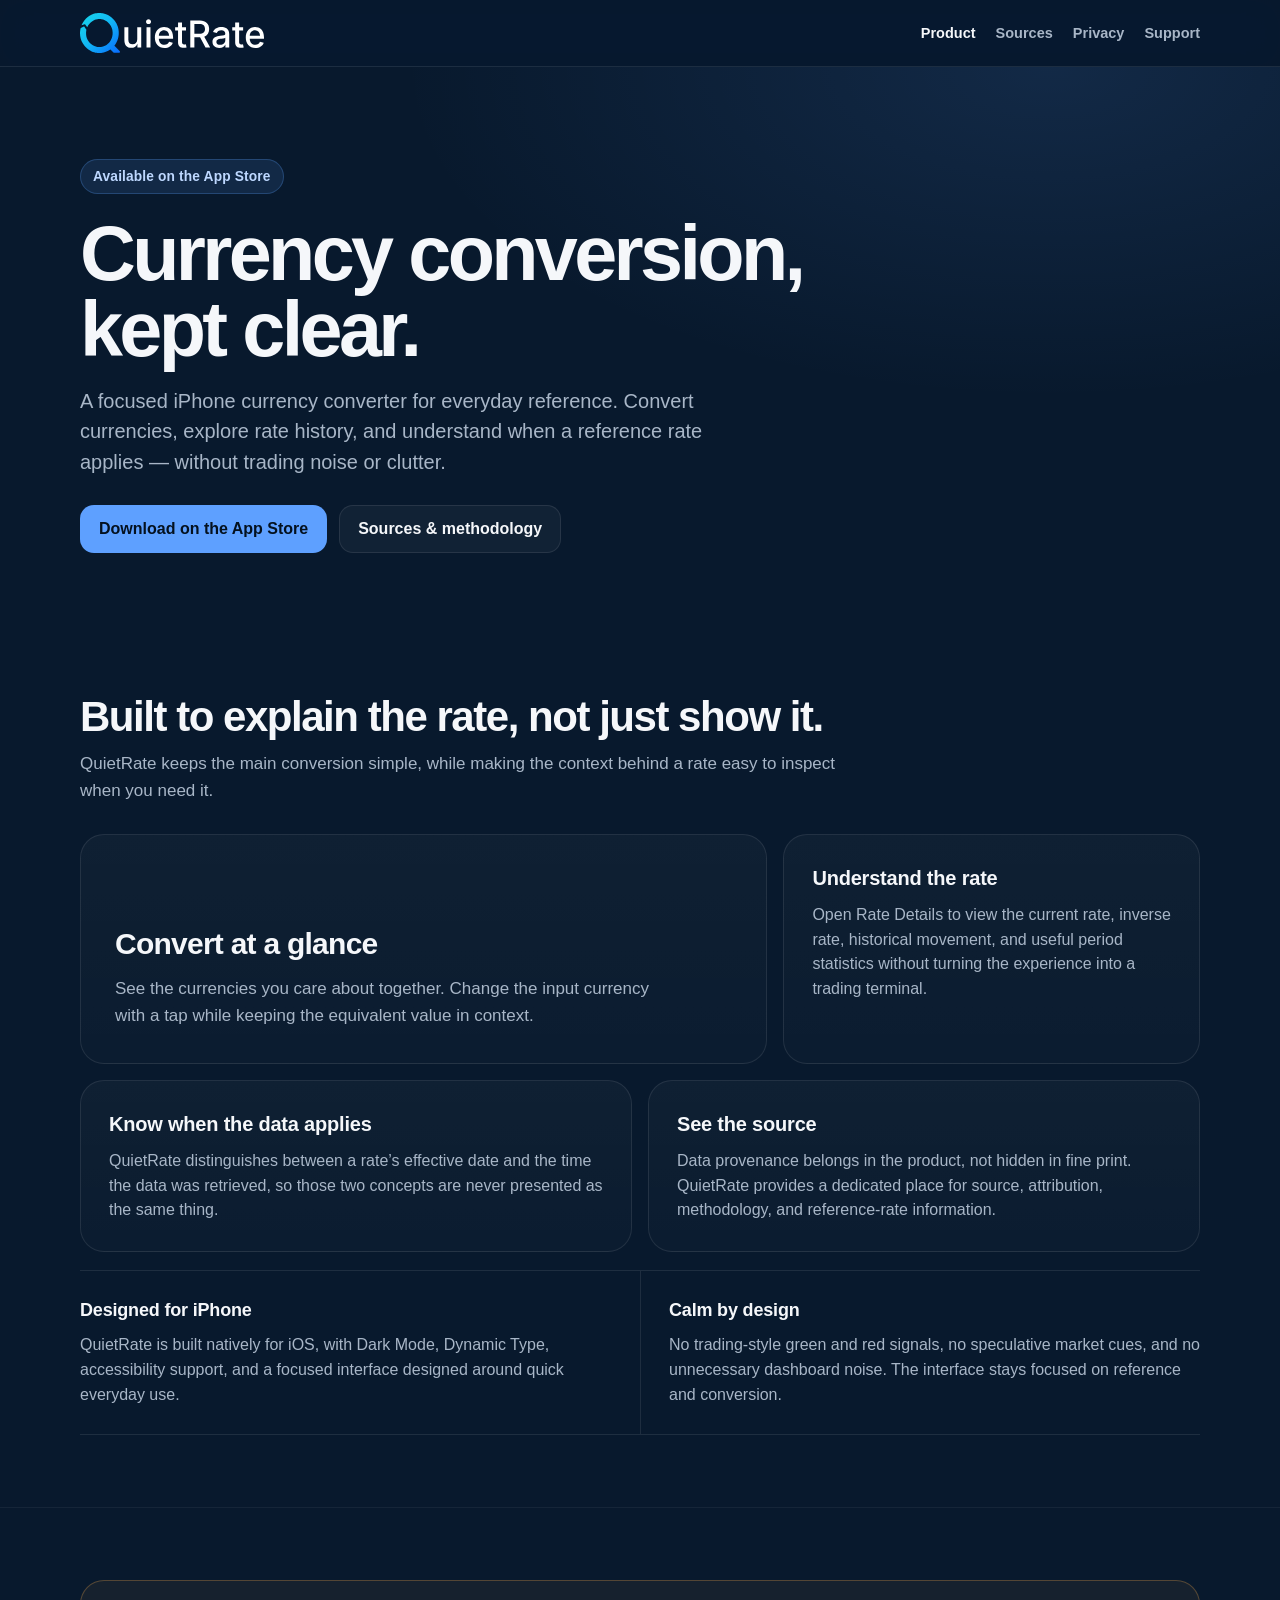
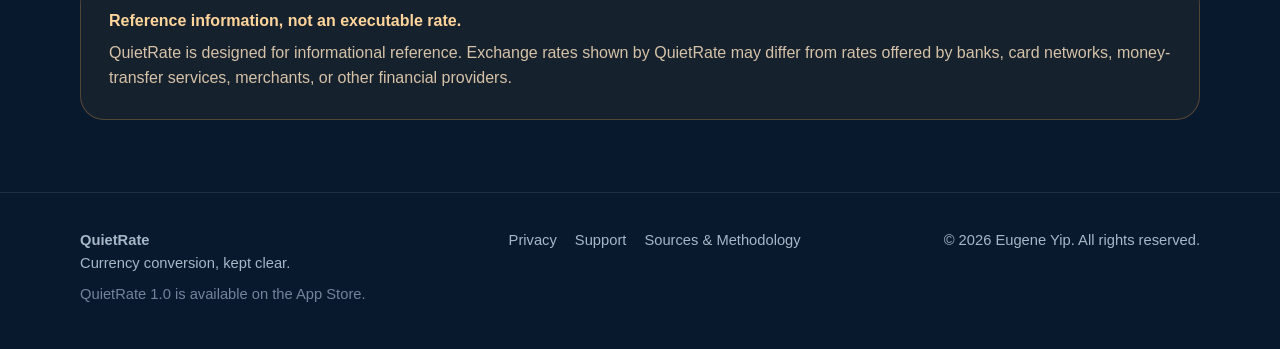
==== commit 3f73d03e: "Sync website for public App Store release" ====
--- a/index.html
+++ b/index.html
@@ -40,12 +40,12 @@
 
 <section class="hero">
   <div class="wrap">
-    <span class="eyebrow">Pre-release for iPhone</span>
+    <span class="eyebrow">Available on the App Store</span>
     <h1>Currency conversion, kept clear.</h1>
     <p class="lede">A focused iPhone currency converter for everyday reference. Convert currencies, explore rate history, and understand when a reference rate applies — without trading noise or clutter.</p>
     <div class="actions">
-      <a class="button primary" href="/sources/">Sources &amp; methodology</a>
-      <a class="button secondary" href="/support/">Support</a>
+      <a class="button primary" href="https://apps.apple.com/us/app/quietrate-currency-converter/id6806090397">Download on the App Store</a>
+      <a class="button secondary" href="/sources/">Sources &amp; methodology</a>
     </div>
   </div>
 </section>
@@ -105,7 +105,7 @@
     <div>
       <strong>QuietRate</strong><br>
       Currency conversion, kept clear.<br>
-      <span class="meta-note">QuietRate 1.0 is in pre-release testing.</span>
+      <span class="meta-note">QuietRate 1.0 is available on the App Store.</span>
     </div>
     <div class="footer-links" aria-label="Footer">
       <a href="/privacy/">Privacy</a>
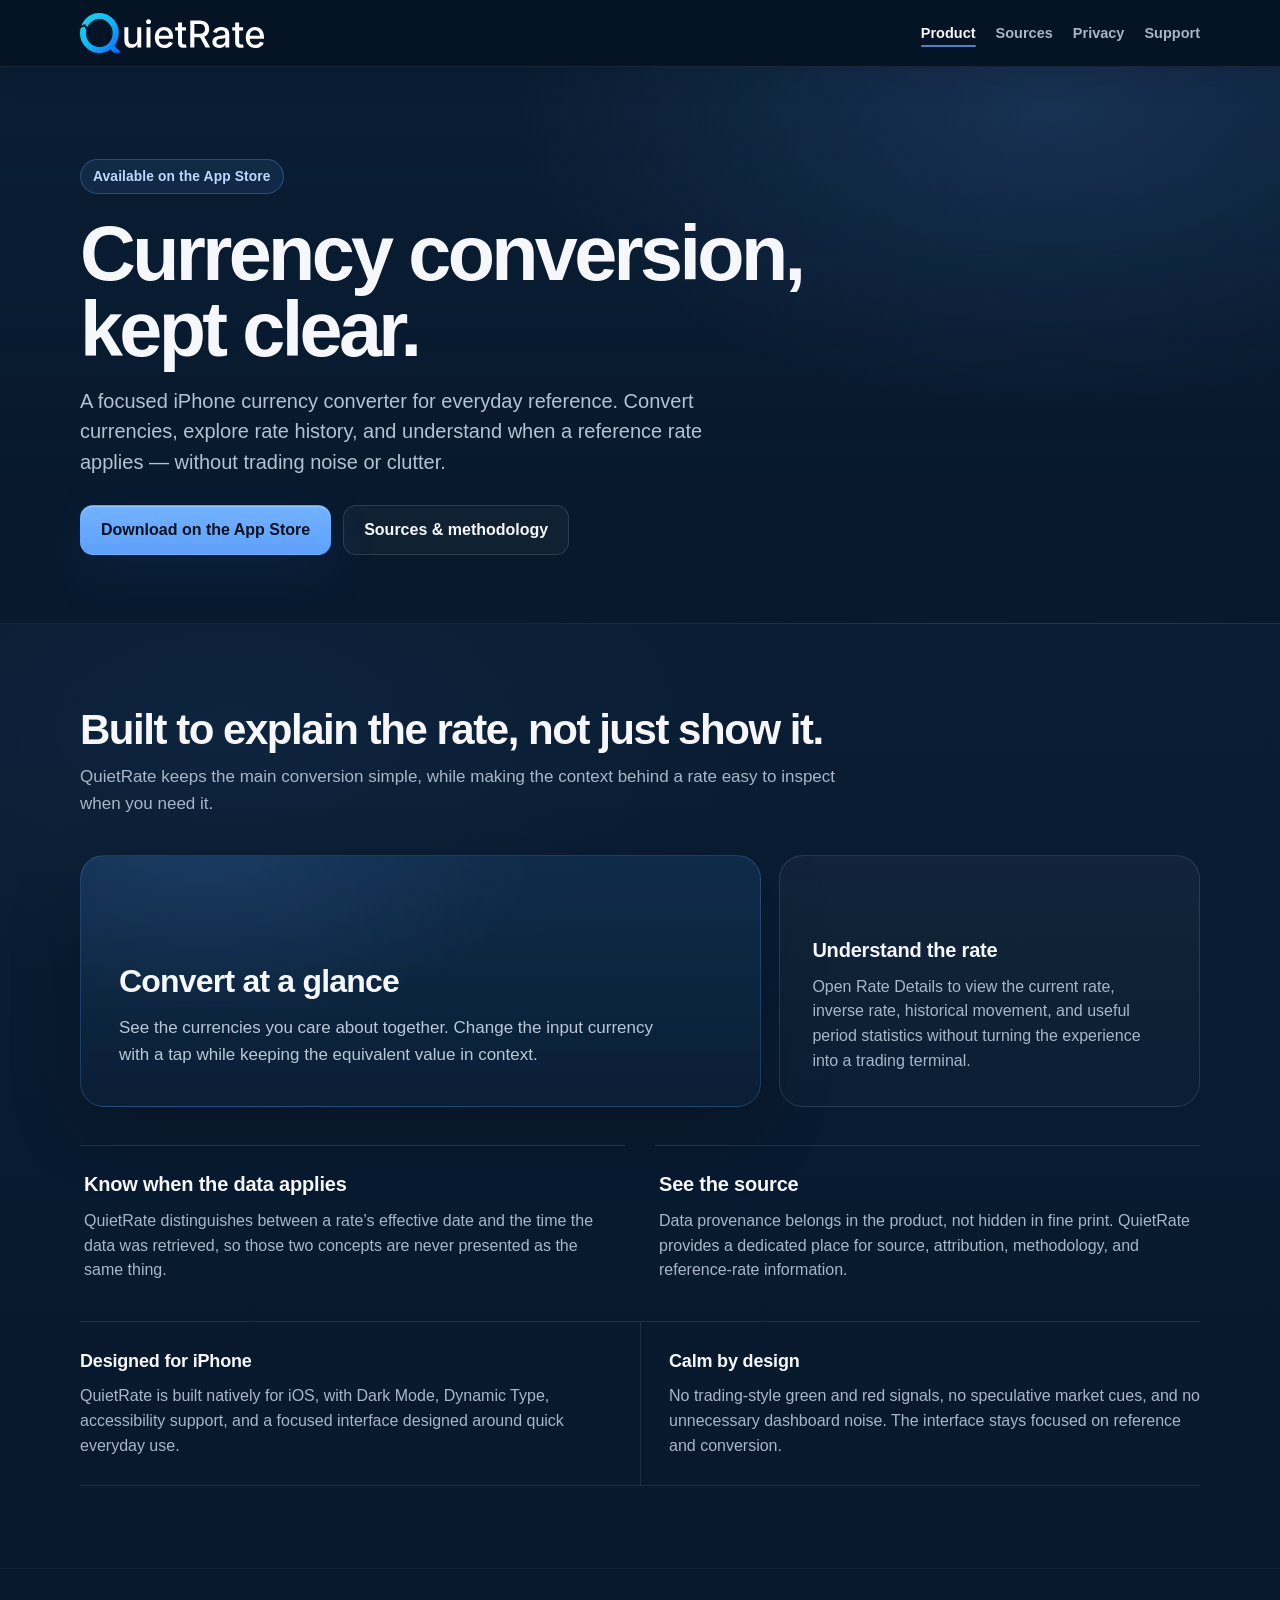
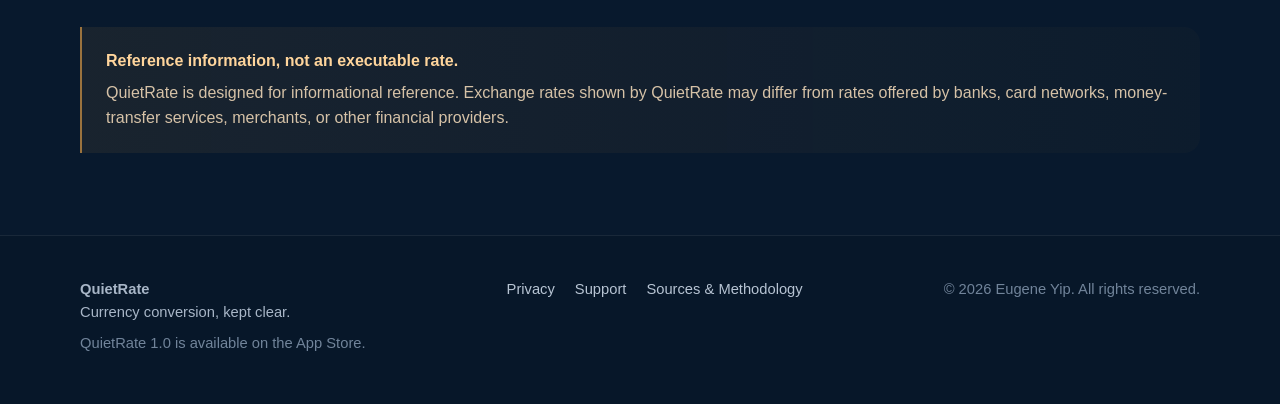
==== commit 6a995697: "Refine QuietRate website visual composition" ====
--- a/index.html
+++ b/index.html
@@ -50,7 +50,7 @@
   </div>
 </section>
 
-<section class="section">
+<section class="section feature-section">
   <div class="wrap">
     <div class="section-title">
       <h2>Built to explain the rate, not just show it.</h2>
@@ -89,7 +89,7 @@
   </div>
 </section>
 
-<section class="section">
+<section class="section reference-section">
   <div class="wrap">
     <div class="notice">
       <strong>Reference information, not an executable rate.</strong>
--- a/assets/styles.css
+++ b/assets/styles.css
@@ -16,13 +16,17 @@
   --reading: 780px;
   --radius-lg: 24px;
   --radius-md: 18px;
-  --shadow: 0 20px 60px rgba(0,0,0,.20);
+  --shadow: 0 24px 72px rgba(0,0,0,.18);
+  --shadow-accent: 0 18px 50px rgba(27,91,170,.14);
 }
 
 * { box-sizing: border-box; }
 html { scroll-behavior: smooth; background: var(--bg); }
 body {
+  min-height: 100vh;
   margin: 0;
+  display: flex;
+  flex-direction: column;
   font-family: -apple-system, BlinkMacSystemFont, "SF Pro Text", "SF Pro Display", "Helvetica Neue", Arial, sans-serif;
   background: var(--bg);
   color: var(--text);
@@ -30,6 +34,7 @@
   -webkit-font-smoothing: antialiased;
   text-rendering: optimizeLegibility;
 }
+main { flex: 1 0 auto; }
 a { color: inherit; text-underline-offset: .18em; }
 a:hover { color: #fff; }
 a:focus-visible {
@@ -56,10 +61,11 @@
   position: sticky;
   top: 0;
   z-index: 20;
-  backdrop-filter: saturate(150%) blur(16px);
-  -webkit-backdrop-filter: saturate(150%) blur(16px);
-  background: rgba(8,25,45,.78);
-  border-bottom: 1px solid var(--border);
+  backdrop-filter: saturate(150%) blur(18px);
+  -webkit-backdrop-filter: saturate(150%) blur(18px);
+  background: rgba(6,20,36,.86);
+  border-bottom: 1px solid rgba(255,255,255,.075);
+  box-shadow: 0 10px 32px rgba(0,0,0,.08);
 }
 .nav {
   min-height: 66px;
@@ -90,20 +96,37 @@
   font-size: 14.5px;
   font-weight: 550;
 }
-.nav-links a { text-decoration: none; padding: 10px 0; }
+.nav-links a {
+  position: relative;
+  text-decoration: none;
+  padding: 10px 0;
+}
 .nav-links a[aria-current="page"] { color: var(--text); }
+.nav-links a[aria-current="page"]::after {
+  content: "";
+  position: absolute;
+  left: 0;
+  right: 0;
+  bottom: 4px;
+  height: 2px;
+  border-radius: 999px;
+  background: rgba(94,160,255,.78);
+}
 
 .hero {
-  padding: 92px 0 70px;
-  background: radial-gradient(900px 460px at 82% 0%, rgba(94,160,255,.12), transparent 72%);
+  padding: 92px 0 68px;
+  border-bottom: 1px solid rgba(255,255,255,.045);
+  background:
+    radial-gradient(760px 420px at 82% 8%, rgba(94,160,255,.155), transparent 70%),
+    linear-gradient(180deg, rgba(17,48,80,.18), rgba(8,25,45,0) 76%);
 }
 .eyebrow {
   display: inline-flex;
   align-items: center;
   min-height: 34px;
   padding: 6px 12px;
-  border: 1px solid rgba(94,160,255,.25);
-  background: var(--accent-soft);
+  border: 1px solid rgba(94,160,255,.30);
+  background: rgba(94,160,255,.10);
   border-radius: 999px;
   color: #BED8FF;
   font-size: .86rem;
@@ -120,7 +143,7 @@
 }
 .hero .lede {
   max-width: 650px;
-  color: var(--muted);
+  color: #B4C2D2;
   font-size: 20px;
   line-height: 1.52;
   margin: 0;
@@ -133,17 +156,26 @@
 }
 .button {
   display: inline-flex;
-  min-height: 48px;
+  min-height: 50px;
   align-items: center;
   justify-content: center;
-  padding: 0 18px;
-  border-radius: 14px;
+  padding: 0 20px;
+  border-radius: 13px;
   border: 1px solid var(--border);
   text-decoration: none;
   font-weight: 660;
 }
-.button.primary { background: var(--accent); color: #04111F; border-color: transparent; }
-.button.secondary { background: rgba(255,255,255,.04); color: var(--text); }
+.button.primary {
+  background: linear-gradient(180deg, #72B2FF, var(--accent));
+  color: #04111F;
+  border-color: transparent;
+  box-shadow: var(--shadow-accent), inset 0 1px 0 rgba(255,255,255,.25);
+}
+.button.secondary {
+  background: rgba(255,255,255,.035);
+  color: var(--text);
+  border-color: rgba(255,255,255,.12);
+}
 
 @media (hover: hover) {
   .button.primary:hover { background: #78B0FF; color: #04111F; }
@@ -156,9 +188,20 @@
 
 .section { padding: 72px 0; }
 .section + .section { border-top: 1px solid rgba(255,255,255,.05); }
+.feature-section {
+  position: relative;
+  padding: 84px 0 82px;
+  background:
+    radial-gradient(720px 360px at 18% 12%, rgba(94,160,255,.055), transparent 72%),
+    linear-gradient(180deg, rgba(13,39,66,.28), rgba(8,25,45,0) 88%);
+}
+.reference-section {
+  padding: 58px 0 82px;
+  border-top-color: rgba(255,255,255,.045) !important;
+}
 .section-title {
   max-width: 760px;
-  margin-bottom: 30px;
+  margin-bottom: 38px;
 }
 .section-title h2 {
   margin: 0 0 12px;
@@ -169,8 +212,8 @@
 .section-title p { margin: 0; color: var(--muted); font-size: 17px; }
 
 .card {
-  background: linear-gradient(180deg, rgba(255,255,255,.032), rgba(255,255,255,.014));
-  border: 1px solid var(--border);
+  background: linear-gradient(180deg, rgba(255,255,255,.03), rgba(255,255,255,.012));
+  border: 1px solid rgba(255,255,255,.085);
   border-radius: var(--radius-lg);
   padding: 28px;
 }
@@ -179,34 +222,54 @@
 
 .feature-lead-grid {
   display: grid;
-  grid-template-columns: 1.65fr 1fr;
-  gap: 16px;
+  grid-template-columns: 1.62fr 1fr;
+  gap: 18px;
 }
 .feature-lead {
-  min-height: 230px;
+  min-height: 252px;
   display: flex;
   flex-direction: column;
   justify-content: flex-end;
-  padding: 34px;
+  padding: 38px;
+  border-color: rgba(94,160,255,.22);
+  background:
+    radial-gradient(420px 220px at 18% 0%, rgba(94,160,255,.13), transparent 78%),
+    linear-gradient(180deg, rgba(17,48,80,.78), rgba(12,34,58,.58));
+  box-shadow: var(--shadow);
 }
 .feature-lead h3 {
   max-width: 360px;
-  font-size: 30px;
+  font-size: 32px;
   letter-spacing: -.025em;
 }
-.feature-lead p { max-width: 560px; font-size: 17px; }
+.feature-lead p { max-width: 560px; font-size: 17px; color: #B9C7D7; }
+.feature-supporting {
+  display: flex;
+  flex-direction: column;
+  justify-content: flex-end;
+  padding: 32px;
+  background: linear-gradient(180deg, rgba(255,255,255,.04), rgba(255,255,255,.014));
+  border-color: rgba(255,255,255,.105);
+}
 .feature-context-grid {
   display: grid;
   grid-template-columns: 1fr 1fr;
-  gap: 16px;
-  margin-top: 16px;
+  gap: 30px;
+  margin-top: 38px;
+}
+.feature-context-grid .card {
+  padding: 23px 4px 0;
+  border: 0;
+  border-top: 1px solid rgba(255,255,255,.11);
+  border-radius: 0;
+  background: transparent;
 }
 .feature-principles {
   display: grid;
   grid-template-columns: 1fr 1fr;
-  margin-top: 18px;
-  border-top: 1px solid var(--border);
-  border-bottom: 1px solid var(--border);
+  margin-top: 38px;
+  border-top: 1px solid rgba(255,255,255,.09);
+  border-bottom: 1px solid rgba(255,255,255,.09);
 }
 .feature-principle { padding: 26px 28px 26px 0; }
 .feature-principle + .feature-principle {
@@ -219,23 +282,32 @@
 .notice {
   display: grid;
   gap: 8px;
-  padding: 28px;
-  border-radius: var(--radius-lg);
-  border: 1px solid rgba(242,169,74,.28);
-  background: rgba(242,169,74,.06);
+  padding: 22px 24px;
+  border: 0;
+  border-left: 2px solid rgba(242,169,74,.62);
+  border-radius: 0 16px 16px 0;
+  background: linear-gradient(90deg, rgba(242,169,74,.075), rgba(242,169,74,.025));
 }
 .notice strong { color: #FFD59C; }
 .notice p { margin: 0; color: #D6C2A7; }
 .notice.source-summary {
-  border-color: rgba(94,160,255,.26);
-  background: rgba(94,160,255,.075);
+  padding: 30px;
+  border: 1px solid rgba(94,160,255,.20);
+  border-radius: 22px;
+  background:
+    radial-gradient(520px 220px at 12% 0%, rgba(94,160,255,.11), transparent 78%),
+    rgba(12,35,59,.72);
+  box-shadow: 0 22px 64px rgba(0,0,0,.14);
 }
 .notice.source-summary > strong { color: #BED8FF; }
 .notice.source-summary > p { color: #C9D8E8; }
 
 .page-hero {
-  padding: 64px 0 30px;
-  background: radial-gradient(900px 460px at 82% 0%, rgba(94,160,255,.10), transparent 72%);
+  padding: 70px 0 36px;
+  border-bottom: 1px solid rgba(255,255,255,.045);
+  background:
+    radial-gradient(680px 330px at 78% 0%, rgba(94,160,255,.12), transparent 72%),
+    linear-gradient(180deg, rgba(15,43,72,.16), rgba(8,25,45,0) 80%);
 }
 .page-hero .wrap { max-width: var(--reading); }
 .page-hero-wide .wrap { max-width: var(--page); }
@@ -249,27 +321,39 @@
 .page-hero p {
   max-width: 640px;
   margin: 0;
-  color: var(--muted);
+  color: #B3C1D1;
   font-size: 17px;
-  line-height: 1.52;
+  line-height: 1.55;
 }
 
 .prose {
   max-width: var(--reading);
-  padding-bottom: 76px;
+  padding-top: 30px;
+  padding-bottom: 90px;
 }
 .prose-wide { max-width: var(--page); }
 .prose h2 {
-  margin: 46px 0 10px;
-  font-size: 1.45rem;
-  letter-spacing: -.02em;
+  margin: 48px 0 12px;
+  font-size: 1.5rem;
+  line-height: 1.22;
+  letter-spacing: -.022em;
+}
+.prose > h2 {
+  padding-top: 36px;
+  border-top: 1px solid rgba(255,255,255,.065);
 }
 .prose p, .prose li {
-  color: #C9D3DE;
-  line-height: 1.65;
+  color: #C9D4E0;
+  line-height: 1.72;
+}
+.prose > p:first-child {
+  margin-top: 0;
+  color: #D4DEE8;
+  font-size: 17px;
+  line-height: 1.7;
 }
 .prose ul { padding-left: 1.25rem; }
-.prose li + li { margin-top: 4px; }
+.prose li + li { margin-top: 7px; }
 .prose code {
   background: rgba(255,255,255,.06);
   border: 1px solid var(--border);
@@ -304,10 +388,11 @@
 }
 .source-model-card {
   min-width: 0;
-  padding: 20px;
-  border: 1px solid rgba(255,255,255,.10);
+  padding: 22px;
+  border: 1px solid rgba(255,255,255,.085);
   border-radius: var(--radius-md);
-  background: rgba(255,255,255,.022);
+  background: rgba(3,17,31,.26);
+  box-shadow: inset 0 1px 0 rgba(255,255,255,.018);
 }
 .source-model-card h3 {
   margin: 0 0 6px;
@@ -322,7 +407,8 @@
   margin-top: 12px;
   padding: 11px 12px;
   border-radius: 12px;
-  background: rgba(94,160,255,.075);
+  border: 1px solid rgba(94,160,255,.10);
+  background: rgba(94,160,255,.065);
   color: #BFD6EF;
   font-size: 12.5px;
   line-height: 1.5;
@@ -357,7 +443,8 @@
   padding: 20px 22px;
   border: 1px solid rgba(94,160,255,.28);
   border-radius: 20px;
-  background: rgba(94,160,255,.075);
+  background: linear-gradient(180deg, rgba(94,160,255,.105), rgba(94,160,255,.06));
+  box-shadow: inset 0 1px 0 rgba(255,255,255,.03);
   text-align: center;
 }
 .source-derived h3 { margin: 0 0 6px; color: var(--text); font-size: 20px; }
@@ -378,8 +465,9 @@
 .support-task-grid {
   display: grid;
   grid-template-columns: .8fr 1.2fr;
-  gap: 18px;
-  padding-top: 20px;
+  gap: 20px;
+  padding-top: 0;
+  align-items: start;
 }
 .support-contact,
 .support-report {
@@ -387,13 +475,16 @@
 }
 .support-contact {
   padding: 30px;
-  border: 1px solid rgba(94,160,255,.25);
-  background: rgba(94,160,255,.07);
+  border: 1px solid rgba(94,160,255,.23);
+  background:
+    radial-gradient(320px 180px at 15% 0%, rgba(94,160,255,.12), transparent 78%),
+    rgba(13,38,64,.72);
+  box-shadow: var(--shadow-accent);
 }
 .support-report {
   padding: 28px;
   border: 1px solid var(--border);
-  background: linear-gradient(180deg, rgba(255,255,255,.032), rgba(255,255,255,.014));
+  background: linear-gradient(180deg, rgba(255,255,255,.03), rgba(255,255,255,.012));
 }
 .support-task-grid h2 {
   margin: 0 0 10px;
@@ -417,9 +508,10 @@
   margin-top: 0;
   padding: 0 18px;
   border-radius: 14px;
-  background: var(--accent);
+  background: linear-gradient(180deg, #72B2FF, var(--accent));
   color: #04111F;
   font-weight: 700;
+  box-shadow: var(--shadow-accent), inset 0 1px 0 rgba(255,255,255,.22);
   text-decoration: none;
 }
 .support-email-action:hover { color: #04111F; }
@@ -434,8 +526,8 @@
 .support-secondary {
   display: grid;
   grid-template-columns: 1fr 1fr;
-  gap: 36px;
-  margin-top: 36px;
+  gap: 48px;
+  margin-top: 42px;
   padding-top: 28px;
   border-top: 1px solid var(--border);
 }
@@ -443,19 +535,24 @@
 .support-secondary p { margin: 0 0 8px; }
 
 .site-footer {
-  border-top: 1px solid var(--border);
-  padding: 36px 0 44px;
+  margin-top: auto;
+  border-top: 1px solid rgba(255,255,255,.075);
+  padding: 42px 0 50px;
+  background: rgba(3,14,27,.18);
   color: var(--muted);
   font-size: .92rem;
 }
 .footer-row {
   display: flex;
+  align-items: flex-start;
   justify-content: space-between;
-  gap: 24px;
+  gap: 28px;
   flex-wrap: wrap;
 }
-.footer-links { display: flex; flex-wrap: wrap; gap: 14px 18px; }
-.footer-links a { text-decoration: none; }
+.footer-row > div:first-child { max-width: 320px; }
+.footer-row > div:last-child { color: var(--subtle); }
+.footer-links { display: flex; flex-wrap: wrap; gap: 14px 20px; }
+.footer-links a { color: #B7C4D3; text-decoration: none; }
 
 @media (max-width: 1280px) {
   .hero h1 { max-width: 790px; }
@@ -481,6 +578,8 @@
   .hero .lede { max-width: 590px; font-size: 18px; }
   .actions { margin-top: 26px; }
   .section { padding: 60px 0; }
+  .feature-section { padding: 72px 0 70px; }
+  .reference-section { padding: 52px 0 70px; }
   .section-title h2 { font-size: 35px; }
   .feature-lead-grid { grid-template-columns: 1.3fr 1fr; }
   .page-hero { padding: 56px 0 27px; }
@@ -521,7 +620,11 @@
   .support-secondary {
     grid-template-columns: 1fr;
   }
-  .feature-lead { min-height: auto; padding: 26px; }
+  .feature-lead { min-height: auto; padding: 28px; }
+  .feature-supporting { padding: 26px; }
+  .feature-context-grid { gap: 22px; margin-top: 28px; }
+  .feature-context-grid .card { padding: 22px 0 0; }
+  .feature-principles { margin-top: 30px; }
   .feature-principle,
   .feature-principle + .feature-principle { padding: 24px 0; border-left: 0; }
   .feature-principle + .feature-principle { border-top: 1px solid var(--border); }
@@ -530,6 +633,7 @@
   .source-model-flow { height: 28px; }
   .support-contact,
   .support-report { padding: 24px; }
+  .notice.source-summary { padding: 24px; }
   .support-secondary { gap: 24px; }
 }
 
@@ -542,12 +646,21 @@
     letter-spacing: -.042em;
   }
   .hero .lede { max-width: 100%; font-size: 17px; line-height: 1.5; }
-  .actions { margin-top: 23px; }
+  .actions {
+    display: grid;
+    grid-template-columns: 1fr;
+    margin-top: 23px;
+  }
+  .hero .actions .button { width: 100%; }
   .section { padding: 50px 0; }
+  .feature-section { padding: 58px 0 56px; }
+  .reference-section { padding: 44px 0 58px; }
   .section-title h2 { font-size: 31px; }
   .section-title p { font-size: 16px; }
   .feature-lead h3 { font-size: 26px; }
-  .page-hero { padding: 46px 0 23px; }
+  .page-hero { padding: 48px 0 26px; }
+  .prose { padding-top: 24px; padding-bottom: 70px; }
+  .prose > h2 { padding-top: 30px; }
   .page-hero h1 {
     max-width: 100%;
     margin: 9px 0 10px;
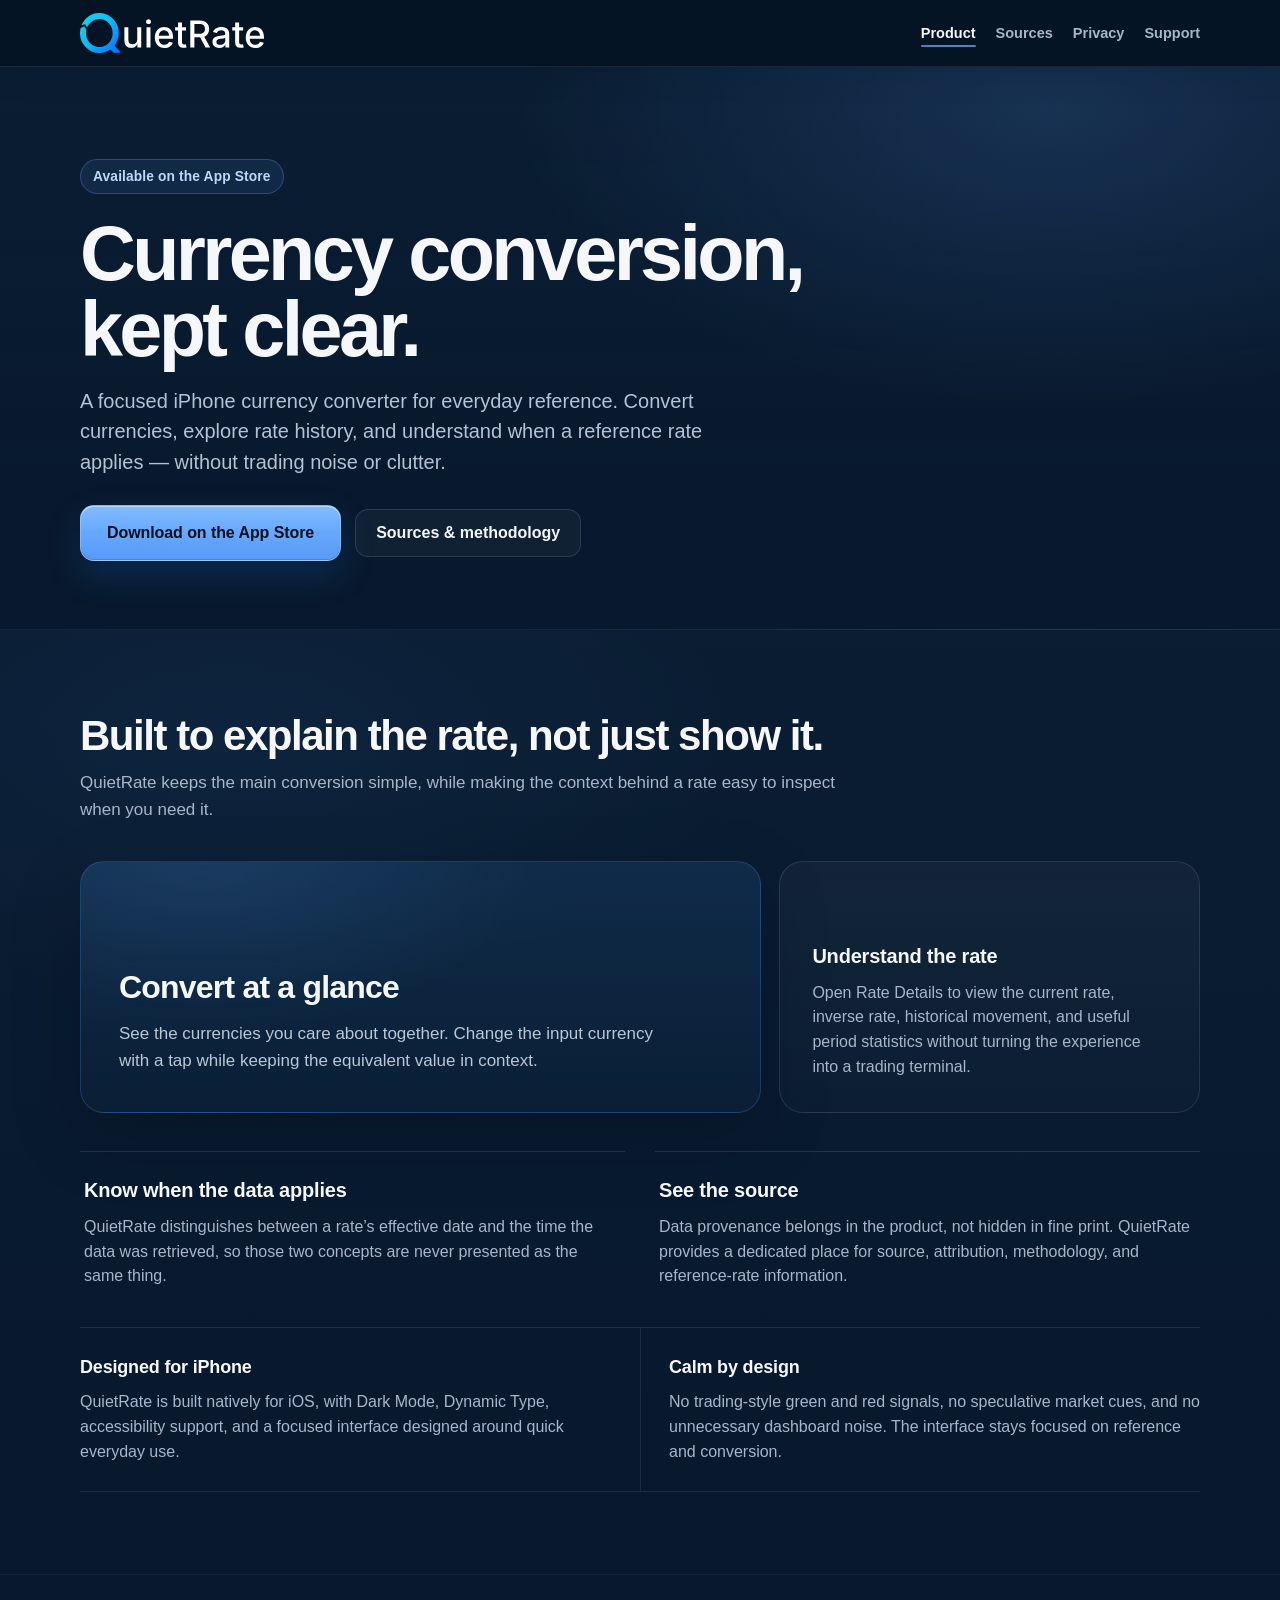
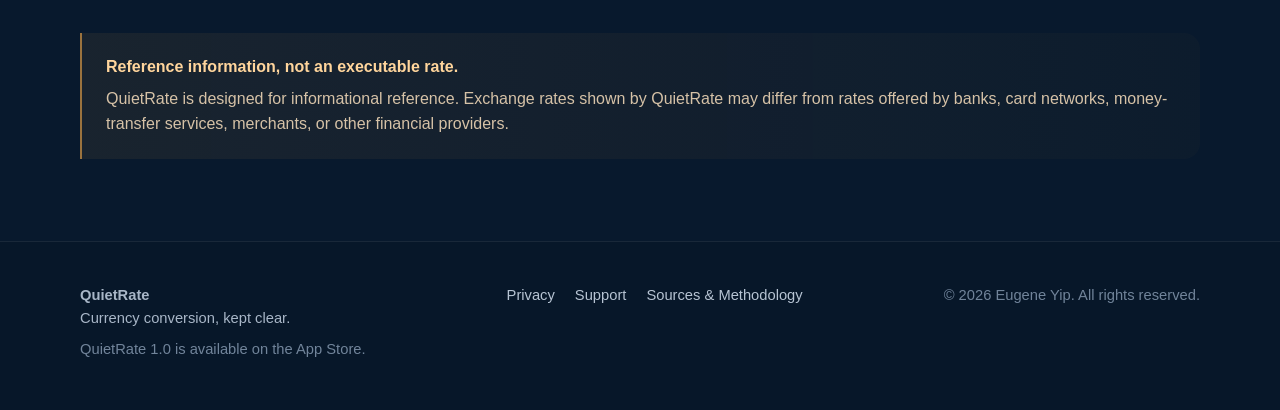
==== commit 5aa55cd2: "Refine CTA, source flow, and headline wrapping" ====
--- a/index.html
+++ b/index.html
@@ -41,7 +41,7 @@
 <section class="hero">
   <div class="wrap">
     <span class="eyebrow">Available on the App Store</span>
-    <h1>Currency conversion, kept clear.</h1>
+    <h1 class="hero-title"><span>Currency</span> <span>conversion,</span> <span>kept clear.</span></h1>
     <p class="lede">A focused iPhone currency converter for everyday reference. Convert currencies, explore rate history, and understand when a reference rate applies — without trading noise or clutter.</p>
     <div class="actions">
       <a class="button primary" href="https://apps.apple.com/us/app/quietrate-currency-converter/id6806090397">Download on the App Store</a>
--- a/assets/styles.css
+++ b/assets/styles.css
@@ -141,6 +141,7 @@
   letter-spacing: -.047em;
   font-weight: 760;
 }
+.hero-title span { display: inline; }
 .hero .lede {
   max-width: 650px;
   color: #B4C2D2;
@@ -151,7 +152,8 @@
 .actions {
   display: flex;
   flex-wrap: wrap;
-  gap: 12px;
+  align-items: center;
+  gap: 14px;
   margin-top: 28px;
 }
 .button {
@@ -176,14 +178,47 @@
   color: var(--text);
   border-color: rgba(255,255,255,.12);
 }
+.hero .button.primary {
+  min-height: 56px;
+  padding: 0 26px;
+  border: 1px solid rgba(213,232,255,.30);
+  border-radius: 14px;
+  background: linear-gradient(180deg, #82BBFF 0%, #67A8FF 48%, #579AF7 100%);
+  font-weight: 720;
+  letter-spacing: -.005em;
+  box-shadow:
+    0 14px 34px rgba(31,105,195,.24),
+    0 2px 5px rgba(0,0,0,.18),
+    inset 0 1px 0 rgba(255,255,255,.42),
+    inset 0 -1px 0 rgba(3,28,59,.16);
+}
+.hero .button.secondary {
+  min-height: 48px;
+}
 
 @media (hover: hover) {
   .button.primary:hover { background: #78B0FF; color: #04111F; }
+  .hero .button.primary:hover {
+    background: linear-gradient(180deg, #8AC0FF 0%, #6EAEFF 50%, #5D9FF8 100%);
+    border-color: rgba(225,239,255,.38);
+    box-shadow:
+      0 16px 38px rgba(31,105,195,.28),
+      0 2px 5px rgba(0,0,0,.18),
+      inset 0 1px 0 rgba(255,255,255,.46),
+      inset 0 -1px 0 rgba(3,28,59,.14);
+  }
   .button.secondary:hover {
     background: rgba(255,255,255,.075);
     border-color: rgba(255,255,255,.16);
     color: var(--text);
   }
+}
+.hero .button.primary:active {
+  background: linear-gradient(180deg, #6EAFFF 0%, #5EA0FF 55%, #5294F0 100%);
+  box-shadow:
+    0 8px 22px rgba(31,105,195,.20),
+    inset 0 1px 0 rgba(255,255,255,.30),
+    inset 0 -1px 0 rgba(3,28,59,.20);
 }
 
 .section { padding: 72px 0; }
@@ -417,26 +452,34 @@
 .source-model-flow {
   position: relative;
   width: 100%;
-  height: 32px;
+  height: 46px;
+  background:
+    linear-gradient(rgba(94,160,255,.38), rgba(94,160,255,.38)) 25% 0 / 1px 10px no-repeat,
+    linear-gradient(rgba(94,160,255,.38), rgba(94,160,255,.38)) 75% 0 / 1px 10px no-repeat,
+    linear-gradient(90deg, rgba(94,160,255,.22), rgba(94,160,255,.50), rgba(94,160,255,.22)) center 9px / 50% 1px no-repeat,
+    linear-gradient(rgba(94,160,255,.50), rgba(94,160,255,.50)) center 9px / 1px 27px no-repeat;
 }
 .source-model-flow::before {
   content: "";
   position: absolute;
-  left: 50%;
-  top: 7px;
-  width: 1px;
-  height: 18px;
-  background: rgba(94,160,255,.42);
+  left: calc(50% - 3px);
+  top: 6px;
+  width: 6px;
+  height: 6px;
+  border: 1px solid rgba(137,188,255,.62);
+  border-radius: 50%;
+  background: #0B2138;
+  box-shadow: 0 0 0 3px rgba(94,160,255,.045);
 }
 .source-model-flow::after {
   content: "";
   position: absolute;
   left: calc(50% - 4px);
-  top: 21px;
-  width: 7px;
-  height: 7px;
-  border-right: 1px solid rgba(94,160,255,.55);
-  border-bottom: 1px solid rgba(94,160,255,.55);
+  top: 31px;
+  width: 8px;
+  height: 8px;
+  border-right: 1px solid rgba(137,188,255,.70);
+  border-bottom: 1px solid rgba(137,188,255,.70);
   transform: rotate(45deg);
 }
 .source-derived {
@@ -561,6 +604,7 @@
 
 @media (max-width: 1100px) {
   .brand img { width: 176px; }
+  .hero-title span { display: block; }
   .hero { padding: 84px 0 64px; }
   .hero h1 { max-width: 720px; }
   .hero .lede { max-width: 620px; font-size: 19px; }
@@ -630,7 +674,12 @@
   .feature-principle + .feature-principle { border-top: 1px solid var(--border); }
   .definition-grid { grid-template-columns: 1fr; gap: 2px; }
   .definition-grid dd { margin-bottom: 12px; }
-  .source-model-flow { height: 28px; }
+  .source-model-flow {
+    height: 38px;
+    background: linear-gradient(rgba(94,160,255,.48), rgba(94,160,255,.48)) center top / 1px 29px no-repeat;
+  }
+  .source-model-flow::before { top: 0; }
+  .source-model-flow::after { top: 24px; }
   .support-contact,
   .support-report { padding: 24px; }
   .notice.source-summary { padding: 24px; }
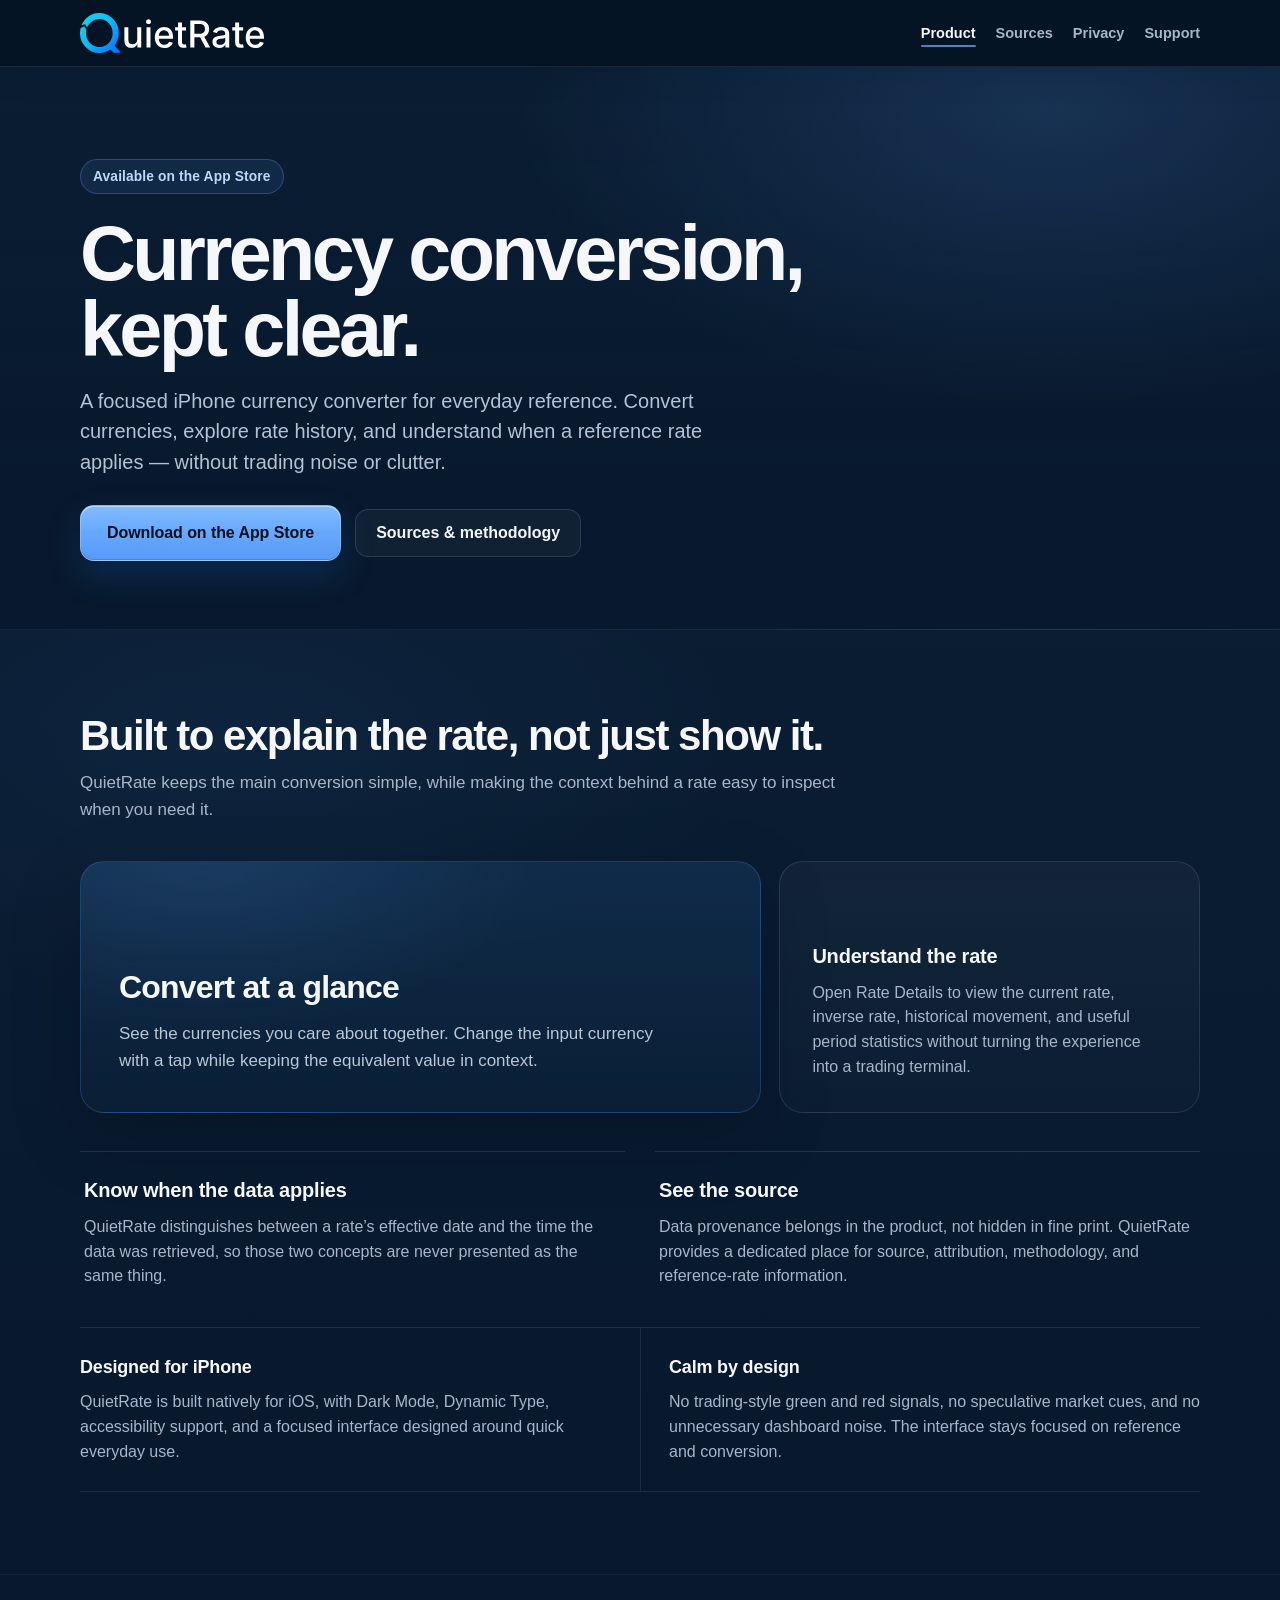
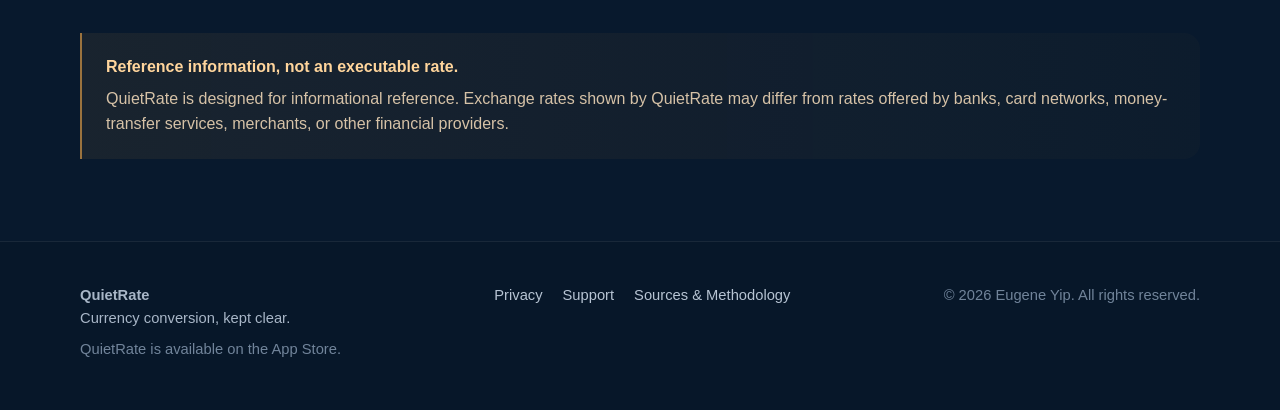
==== commit 89bfd5a8: "De-version QuietRate public release wording" ====
--- a/index.html
+++ b/index.html
@@ -105,7 +105,7 @@
     <div>
       <strong>QuietRate</strong><br>
       Currency conversion, kept clear.<br>
-      <span class="meta-note">QuietRate 1.0 is available on the App Store.</span>
+      <span class="meta-note">QuietRate is available on the App Store.</span>
     </div>
     <div class="footer-links" aria-label="Footer">
       <a href="/privacy/">Privacy</a>
@@ -117,4 +117,4 @@
 </footer>
 
 </body>
-</html>
+</html>
